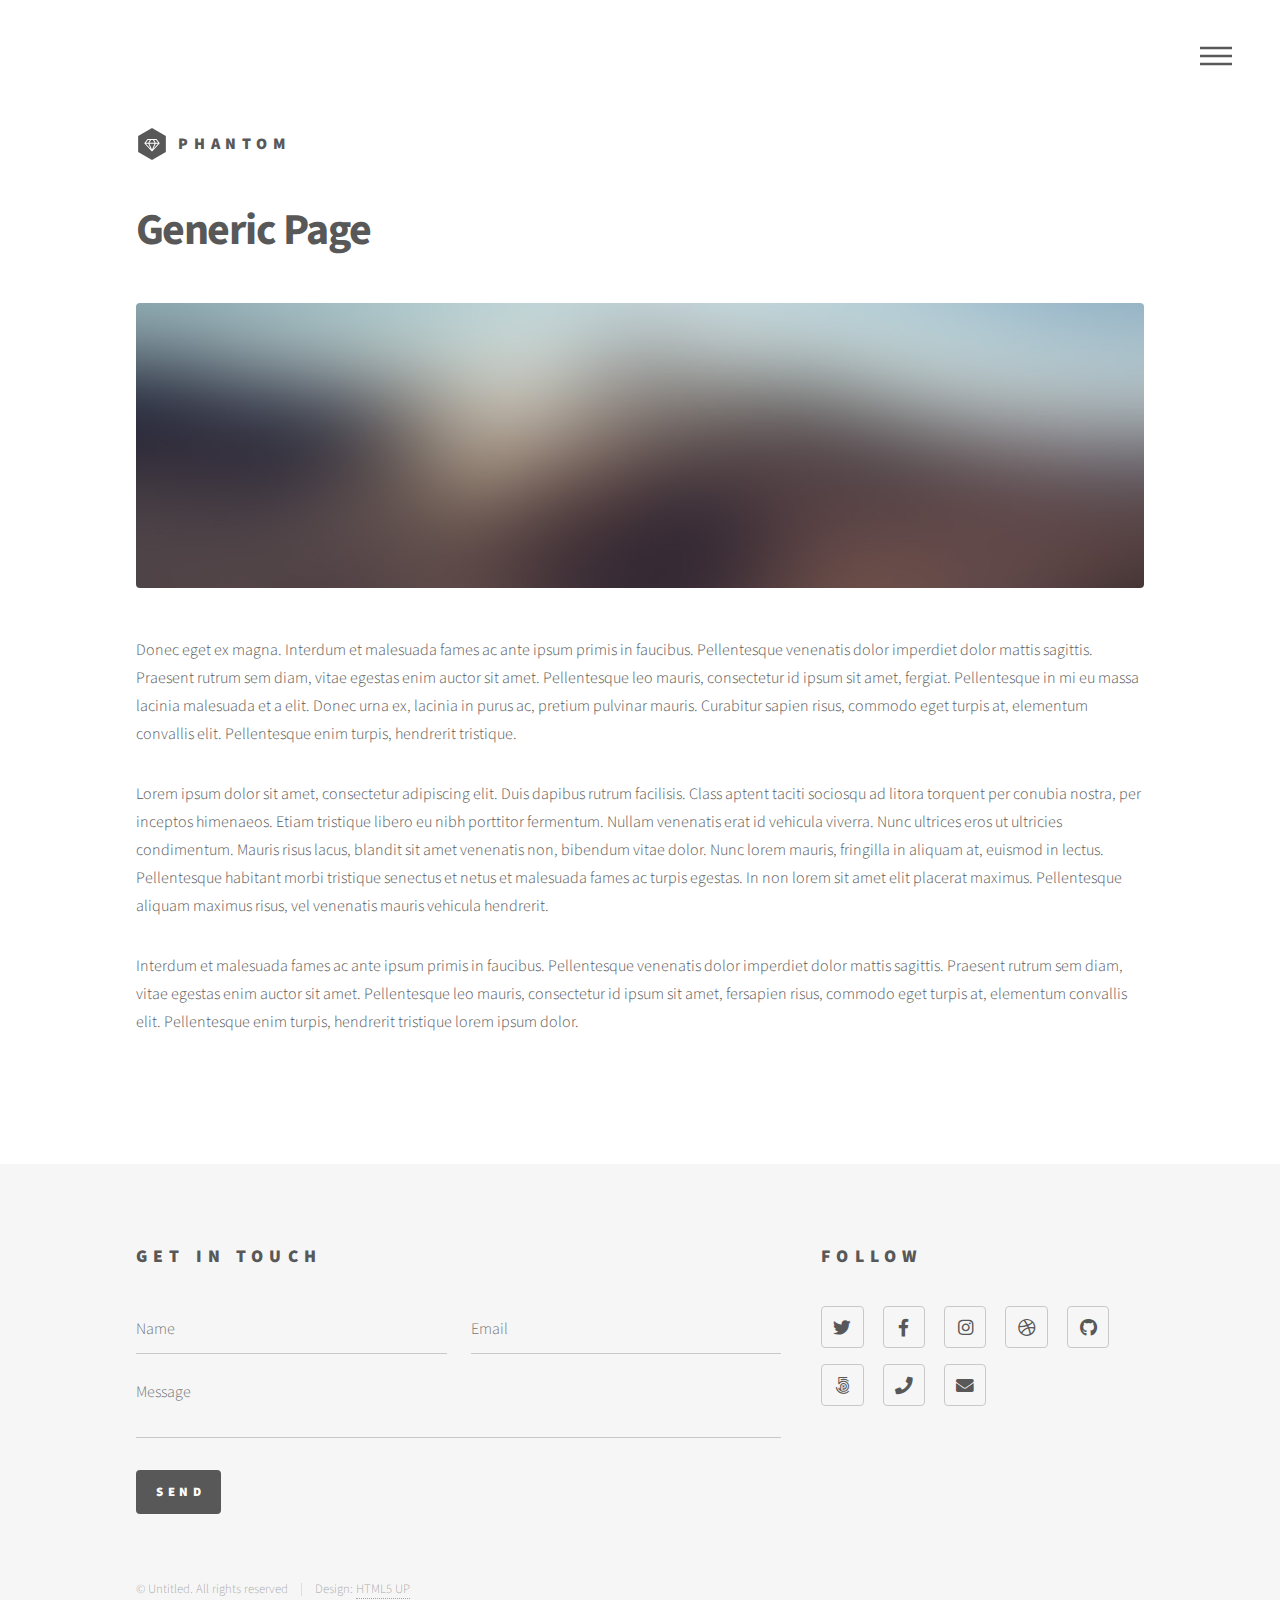
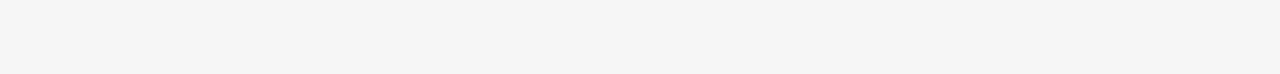
==== generic.html @ 0773dd82 "temp" ====
<!DOCTYPE HTML>
<!--
	Phantom by HTML5 UP
	html5up.net | @ajlkn
	Free for personal and commercial use under the CCA 3.0 license (html5up.net/license)
-->
<html>
	<head>
		<title>Generic - Phantom by HTML5 UP</title>
		<meta charset="utf-8" />
		<meta name="viewport" content="width=device-width, initial-scale=1, user-scalable=no" />
		<link rel="stylesheet" href="assets/css/main.css" />
		<noscript><link rel="stylesheet" href="assets/css/noscript.css" /></noscript>
	</head>
	<body class="is-preload">
		<!-- Wrapper -->
			<div id="wrapper">

				<!-- Header -->
					<header id="header">
						<div class="inner">

							<!-- Logo -->
								<a href="index.html" class="logo">
									<span class="symbol"><img src="images/logo.svg" alt="" /></span><span class="title">Phantom</span>
								</a>

							<!-- Nav -->
								<nav>
									<ul>
										<li><a href="#menu">Menu</a></li>
									</ul>
								</nav>

						</div>
					</header>

				<!-- Menu -->
					<nav id="menu">
						<h2>Menu</h2>
						<ul>
							<li><a href="index.html">Home</a></li>
							<li><a href="generic.html">Ipsum veroeros</a></li>
							<li><a href="generic.html">Tempus etiam</a></li>
							<li><a href="generic.html">Consequat dolor</a></li>
							<li><a href="elements.html">Elements</a></li>
						</ul>
					</nav>

				<!-- Main -->
					<div id="main">
						<div class="inner">
							<h1>Generic Page</h1>
							<span class="image main"><img src="images/pic13.jpg" alt="" /></span>
							<p>Donec eget ex magna. Interdum et malesuada fames ac ante ipsum primis in faucibus. Pellentesque venenatis dolor imperdiet dolor mattis sagittis. Praesent rutrum sem diam, vitae egestas enim auctor sit amet. Pellentesque leo mauris, consectetur id ipsum sit amet, fergiat. Pellentesque in mi eu massa lacinia malesuada et a elit. Donec urna ex, lacinia in purus ac, pretium pulvinar mauris. Curabitur sapien risus, commodo eget turpis at, elementum convallis elit. Pellentesque enim turpis, hendrerit tristique.</p>
							<p>Lorem ipsum dolor sit amet, consectetur adipiscing elit. Duis dapibus rutrum facilisis. Class aptent taciti sociosqu ad litora torquent per conubia nostra, per inceptos himenaeos. Etiam tristique libero eu nibh porttitor fermentum. Nullam venenatis erat id vehicula viverra. Nunc ultrices eros ut ultricies condimentum. Mauris risus lacus, blandit sit amet venenatis non, bibendum vitae dolor. Nunc lorem mauris, fringilla in aliquam at, euismod in lectus. Pellentesque habitant morbi tristique senectus et netus et malesuada fames ac turpis egestas. In non lorem sit amet elit placerat maximus. Pellentesque aliquam maximus risus, vel venenatis mauris vehicula hendrerit.</p>
							<p>Interdum et malesuada fames ac ante ipsum primis in faucibus. Pellentesque venenatis dolor imperdiet dolor mattis sagittis. Praesent rutrum sem diam, vitae egestas enim auctor sit amet. Pellentesque leo mauris, consectetur id ipsum sit amet, fersapien risus, commodo eget turpis at, elementum convallis elit. Pellentesque enim turpis, hendrerit tristique lorem ipsum dolor.</p>
						</div>
					</div>

				<!-- Footer -->
					<footer id="footer">
						<div class="inner">
							<section>
								<h2>Get in touch</h2>
								<form method="post" action="#">
									<div class="fields">
										<div class="field half">
											<input type="text" name="name" id="name" placeholder="Name" />
										</div>
										<div class="field half">
											<input type="email" name="email" id="email" placeholder="Email" />
										</div>
										<div class="field">
											<textarea name="message" id="message" placeholder="Message"></textarea>
										</div>
									</div>
									<ul class="actions">
										<li><input type="submit" value="Send" class="primary" /></li>
									</ul>
								</form>
							</section>
							<section>
								<h2>Follow</h2>
								<ul class="icons">
									<li><a href="#" class="icon brands style2 fa-twitter"><span class="label">Twitter</span></a></li>
									<li><a href="#" class="icon brands style2 fa-facebook-f"><span class="label">Facebook</span></a></li>
									<li><a href="#" class="icon brands style2 fa-instagram"><span class="label">Instagram</span></a></li>
									<li><a href="#" class="icon brands style2 fa-dribbble"><span class="label">Dribbble</span></a></li>
									<li><a href="#" class="icon brands style2 fa-github"><span class="label">GitHub</span></a></li>
									<li><a href="#" class="icon brands style2 fa-500px"><span class="label">500px</span></a></li>
									<li><a href="#" class="icon solid style2 fa-phone"><span class="label">Phone</span></a></li>
									<li><a href="#" class="icon solid style2 fa-envelope"><span class="label">Email</span></a></li>
								</ul>
							</section>
							<ul class="copyright">
								<li>&copy; Untitled. All rights reserved</li><li>Design: <a href="http://html5up.net">HTML5 UP</a></li>
							</ul>
						</div>
					</footer>

			</div>

		<!-- Scripts -->
			<script src="assets/js/jquery.min.js"></script>
			<script src="assets/js/browser.min.js"></script>
			<script src="assets/js/breakpoints.min.js"></script>
			<script src="assets/js/util.js"></script>
			<script src="assets/js/main.js"></script>

	</body>
</html>
---- assets/css/main.css ----
@import url(fontawesome-all.min.css);
@import url("https://fonts.googleapis.com/css?family=Source+Sans+Pro:300,700,900");

/*
	Phantom by HTML5 UP
	html5up.net | @ajlkn
	Free for personal and commercial use under the CCA 3.0 license (html5up.net/license)
*/

html, body, div, span, applet, object,
iframe, h1, h2, h3, h4, h5, h6, p, blockquote,
pre, a, abbr, acronym, address, big, cite,
code, del, dfn, em, img, ins, kbd, q, s, samp,
small, strike, strong, sub, sup, tt, var, b,
u, i, center, dl, dt, dd, ol, ul, li, fieldset,
form, label, legend, table, caption, tbody,
tfoot, thead, tr, th, td, article, aside,
canvas, details, embed, figure, figcaption,
footer, header, hgroup, menu, nav, output, ruby,
section, summary, time, mark, audio, video {
	margin: 0;
	padding: 0;
	border: 0;
	font-size: 100%;
	font: inherit;
	vertical-align: baseline;}

article, aside, details, figcaption, figure,
footer, header, hgroup, menu, nav, section {
	display: block;}

body {
	line-height: 1;
}

ol, ul {
	list-style: none;
}

blockquote, q {
	quotes: none;
}

	blockquote:before, blockquote:after, q:before, q:after {
		content: '';
		content: none;
	}

table {
	border-collapse: collapse;
	border-spacing: 0;
}

body {
	-webkit-text-size-adjust: none;
}

mark {
	background-color: transparent;
	color: inherit;
}

input::-moz-focus-inner {
	border: 0;
	padding: 0;
}

input, select, textarea {
	-moz-appearance: none;
	-webkit-appearance: none;
	-ms-appearance: none;
	appearance: none;
}

/* Basic */

	@-ms-viewport {
		width: device-width;
	}

	body {
		-ms-overflow-style: scrollbar;
	}

	@media screen and (max-width: 480px) {

		html, body {
			min-width: 320px;
		}

	}

	html {
		box-sizing: border-box;
	}

	*, *:before, *:after {
		box-sizing: inherit;
	}

	body {
		background: #ffffff;
	}

		body.is-preload *, body.is-preload *:before, body.is-preload *:after {
			-moz-animation: none !important;
			-webkit-animation: none !important;
			-ms-animation: none !important;
			animation: none !important;
			-moz-transition: none !important;
			-webkit-transition: none !important;
			-ms-transition: none !important;
			transition: none !important;
		}

/* Type */

	body, input, select, textarea {
		color: #585858;
		font-family: "Source Sans Pro", Helvetica, sans-serif;
		font-size: 16pt;
		font-weight: 300;
		line-height: 1.75;
	}

		@media screen and (max-width: 1680px) {

			body, input, select, textarea {
				font-size: 14pt;
			}

		}

		@media screen and (max-width: 1280px) {

			body, input, select, textarea {
				font-size: 12pt;
			}

		}

	a {
		-moz-transition: border-bottom-color 0.2s ease, color 0.2s ease;
		-webkit-transition: border-bottom-color 0.2s ease, color 0.2s ease;
		-ms-transition: border-bottom-color 0.2s ease, color 0.2s ease;
		transition: border-bottom-color 0.2s ease, color 0.2s ease;
		text-decoration: none;
		color: #585858;
		border-bottom: dotted 1px rgba(88, 88, 88, 0.5);
	}

		a:hover {
			border-bottom-color: transparent;
			color: #f2849e !important;
		}

	strong, b {
		font-weight: 900;
	}

	em, i {
		font-style: italic;
	}

	p {
		margin: 0 0 2em 0;
	}

	h1 {
		font-size: 2.75em;
		font-weight: 700;
		line-height: 1.3;
		margin: 0 0 1em 0;
		letter-spacing: -0.035em;
	}

		h1 a {
			color: inherit;
		}

		@media screen and (max-width: 736px) {

			h1 {
				font-size: 2em;
				margin: 0 0 1em 0;
			}

		}

		@media screen and (max-width: 360px) {

			h1 {
				font-size: 1.75em;
			}

		}

	h2, h3, h4, h5, h6 {
		font-weight: 900;
		line-height: 1.5;
		margin: 0 0 2em 0;
		text-transform: uppercase;
		letter-spacing: 0.35em;
	}

		h2 a, h3 a, h4 a, h5 a, h6 a {
			color: inherit;
		}

	h2 {
		font-size: 1.1em;
	}

	h3 {
		font-size: 1em;
	}

	h4 {
		font-size: 0.8em;
	}

	h5 {
		font-size: 0.8em;
	}

	h6 {
		font-size: 0.8em;
	}

	@media screen and (max-width: 980px) {

		h1 br, h2 br, h3 br, h4 br, h5 br, h6 br {
			display: none;
		}

	}

	@media screen and (max-width: 736px) {

		h2 {
			font-size: 1em;
		}

		h3 {
			font-size: 0.8em;
		}

	}

	sub {
		font-size: 0.8em;
		position: relative;
		top: 0.5em;
	}

	sup {
		font-size: 0.8em;
		position: relative;
		top: -0.5em;
	}

	blockquote {
		border-left: solid 4px #c9c9c9;
		font-style: italic;
		margin: 0 0 2em 0;
		padding: 0.5em 0 0.5em 2em;
	}

	code {
		background: rgba(144, 144, 144, 0.075);
		border-radius: 4px;
		border: solid 1px #c9c9c9;
		font-family: "Courier New", monospace;
		font-size: 0.9em;
		margin: 0 0.25em;
		padding: 0.25em 0.65em;
	}

	pre {
		-webkit-overflow-scrolling: touch;
		font-family: "Courier New", monospace;
		font-size: 0.9em;
		margin: 0 0 2em 0;
	}

		pre code {
			display: block;
			line-height: 1.75;
			padding: 1em 1.5em;
			overflow-x: auto;
		}

	hr {
		border: 0;
		border-bottom: solid 1px #c9c9c9;
		margin: 2em 0;
	}

		hr.major {
			margin: 3em 0;
		}

	.align-left {
		text-align: left;
	}

	.align-center {
		text-align: center;
	}

	.align-right {
		text-align: right;
	}

/* Row */

	.row {
		display: flex;
		flex-wrap: wrap;
		box-sizing: border-box;
		align-items: stretch;
	}

		.row > * {
			box-sizing: border-box;
		}

		.row.gtr-uniform > * > :last-child {
			margin-bottom: 0;
		}

		.row.aln-left {
			justify-content: flex-start;
		}

		.row.aln-center {
			justify-content: center;
		}

		.row.aln-right {
			justify-content: flex-end;
		}

		.row.aln-top {
			align-items: flex-start;
		}

		.row.aln-middle {
			align-items: center;
		}

		.row.aln-bottom {
			align-items: flex-end;
		}

		.row > .imp {
			order: -1;
		}

		.row > .col-1 {
			width: 8.33333%;
		}

		.row > .off-1 {
			margin-left: 8.33333%;
		}

		.row > .col-2 {
			width: 16.66667%;
		}

		.row > .off-2 {
			margin-left: 16.66667%;
		}

		.row > .col-3 {
			width: 25%;
		}

		.row > .off-3 {
			margin-left: 25%;
		}

		.row > .col-4 {
			width: 33.33333%;
		}

		.row > .off-4 {
			margin-left: 33.33333%;
		}

		.row > .col-5 {
			width: 41.66667%;
		}

		.row > .off-5 {
			margin-left: 41.66667%;
		}

		.row > .col-6 {
			width: 50%;
		}

		.row > .off-6 {
			margin-left: 50%;
		}

		.row > .col-7 {
			width: 58.33333%;
		}

		.row > .off-7 {
			margin-left: 58.33333%;
		}

		.row > .col-8 {
			width: 66.66667%;
		}

		.row > .off-8 {
			margin-left: 66.66667%;
		}

		.row > .col-9 {
			width: 75%;
		}

		.row > .off-9 {
			margin-left: 75%;
		}

		.row > .col-10 {
			width: 83.33333%;
		}

		.row > .off-10 {
			margin-left: 83.33333%;
		}

		.row > .col-11 {
			width: 91.66667%;
		}

		.row > .off-11 {
			margin-left: 91.66667%;
		}

		.row > .col-12 {
			width: 100%;
		}

		.row > .off-12 {
			margin-left: 100%;
		}

		.row.gtr-0 {
			margin-top: 0;
			margin-left: 0em;
		}

			.row.gtr-0 > * {
				padding: 0 0 0 0em;
			}

			.row.gtr-0.gtr-uniform {
				margin-top: 0em;
			}

				.row.gtr-0.gtr-uniform > * {
					padding-top: 0em;
				}

		.row.gtr-25 {
			margin-top: 0;
			margin-left: -0.5em;
		}

			.row.gtr-25 > * {
				padding: 0 0 0 0.5em;
			}

			.row.gtr-25.gtr-uniform {
				margin-top: -0.5em;
			}

				.row.gtr-25.gtr-uniform > * {
					padding-top: 0.5em;
				}

		.row.gtr-50 {
			margin-top: 0;
			margin-left: -1em;
		}

			.row.gtr-50 > * {
				padding: 0 0 0 1em;
			}

			.row.gtr-50.gtr-uniform {
				margin-top: -1em;
			}

				.row.gtr-50.gtr-uniform > * {
					padding-top: 1em;
				}

		.row {
			margin-top: 0;
			margin-left: -2em;
		}

			.row > * {
				padding: 0 0 0 2em;
			}

			.row.gtr-uniform {
				margin-top: -2em;
			}

				.row.gtr-uniform > * {
					padding-top: 2em;
				}

		.row.gtr-150 {
			margin-top: 0;
			margin-left: -3em;
		}

			.row.gtr-150 > * {
				padding: 0 0 0 3em;
			}

			.row.gtr-150.gtr-uniform {
				margin-top: -3em;
			}

				.row.gtr-150.gtr-uniform > * {
					padding-top: 3em;
				}

		.row.gtr-200 {
			margin-top: 0;
			margin-left: -4em;
		}

			.row.gtr-200 > * {
				padding: 0 0 0 4em;
			}

			.row.gtr-200.gtr-uniform {
				margin-top: -4em;
			}

				.row.gtr-200.gtr-uniform > * {
					padding-top: 4em;
				}

		@media screen and (max-width: 1680px) {

			.row {
				display: flex;
				flex-wrap: wrap;
				box-sizing: border-box;
				align-items: stretch;
			}

				.row > * {
					box-sizing: border-box;
				}

				.row.gtr-uniform > * > :last-child {
					margin-bottom: 0;
				}

				.row.aln-left {
					justify-content: flex-start;
				}

				.row.aln-center {
					justify-content: center;
				}

				.row.aln-right {
					justify-content: flex-end;
				}

				.row.aln-top {
					align-items: flex-start;
				}

				.row.aln-middle {
					align-items: center;
				}

				.row.aln-bottom {
					align-items: flex-end;
				}

				.row > .imp-xlarge {
					order: -1;
				}

				.row > .col-1-xlarge {
					width: 8.33333%;
				}

				.row > .off-1-xlarge {
					margin-left: 8.33333%;
				}

				.row > .col-2-xlarge {
					width: 16.66667%;
				}

				.row > .off-2-xlarge {
					margin-left: 16.66667%;
				}

				.row > .col-3-xlarge {
					width: 25%;
				}

				.row > .off-3-xlarge {
					margin-left: 25%;
				}

				.row > .col-4-xlarge {
					width: 33.33333%;
				}

				.row > .off-4-xlarge {
					margin-left: 33.33333%;
				}

				.row > .col-5-xlarge {
					width: 41.66667%;
				}

				.row > .off-5-xlarge {
					margin-left: 41.66667%;
				}

				.row > .col-6-xlarge {
					width: 50%;
				}

				.row > .off-6-xlarge {
					margin-left: 50%;
				}

				.row > .col-7-xlarge {
					width: 58.33333%;
				}

				.row > .off-7-xlarge {
					margin-left: 58.33333%;
				}

				.row > .col-8-xlarge {
					width: 66.66667%;
				}

				.row > .off-8-xlarge {
					margin-left: 66.66667%;
				}

				.row > .col-9-xlarge {
					width: 75%;
				}

				.row > .off-9-xlarge {
					margin-left: 75%;
				}

				.row > .col-10-xlarge {
					width: 83.33333%;
				}

				.row > .off-10-xlarge {
					margin-left: 83.33333%;
				}

				.row > .col-11-xlarge {
					width: 91.66667%;
				}

				.row > .off-11-xlarge {
					margin-left: 91.66667%;
				}

				.row > .col-12-xlarge {
					width: 100%;
				}

				.row > .off-12-xlarge {
					margin-left: 100%;
				}

				.row.gtr-0 {
					margin-top: 0;
					margin-left: 0em;
				}

					.row.gtr-0 > * {
						padding: 0 0 0 0em;
					}

					.row.gtr-0.gtr-uniform {
						margin-top: 0em;
					}

						.row.gtr-0.gtr-uniform > * {
							padding-top: 0em;
						}

				.row.gtr-25 {
					margin-top: 0;
					margin-left: -0.5em;
				}

					.row.gtr-25 > * {
						padding: 0 0 0 0.5em;
					}

					.row.gtr-25.gtr-uniform {
						margin-top: -0.5em;
					}

						.row.gtr-25.gtr-uniform > * {
							padding-top: 0.5em;
						}

				.row.gtr-50 {
					margin-top: 0;
					margin-left: -1em;
				}

					.row.gtr-50 > * {
						padding: 0 0 0 1em;
					}

					.row.gtr-50.gtr-uniform {
						margin-top: -1em;
					}

						.row.gtr-50.gtr-uniform > * {
							padding-top: 1em;
						}

				.row {
					margin-top: 0;
					margin-left: -2em;
				}

					.row > * {
						padding: 0 0 0 2em;
					}

					.row.gtr-uniform {
						margin-top: -2em;
					}

						.row.gtr-uniform > * {
							padding-top: 2em;
						}

				.row.gtr-150 {
					margin-top: 0;
					margin-left: -3em;
				}

					.row.gtr-150 > * {
						padding: 0 0 0 3em;
					}

					.row.gtr-150.gtr-uniform {
						margin-top: -3em;
					}

						.row.gtr-150.gtr-uniform > * {
							padding-top: 3em;
						}

				.row.gtr-200 {
					margin-top: 0;
					margin-left: -4em;
				}

					.row.gtr-200 > * {
						padding: 0 0 0 4em;
					}

					.row.gtr-200.gtr-uniform {
						margin-top: -4em;
					}

						.row.gtr-200.gtr-uniform > * {
							padding-top: 4em;
						}

		}

		@media screen and (max-width: 1280px) {

			.row {
				display: flex;
				flex-wrap: wrap;
				box-sizing: border-box;
				align-items: stretch;
			}

				.row > * {
					box-sizing: border-box;
				}

				.row.gtr-uniform > * > :last-child {
					margin-bottom: 0;
				}

				.row.aln-left {
					justify-content: flex-start;
				}

				.row.aln-center {
					justify-content: center;
				}

				.row.aln-right {
					justify-content: flex-end;
				}

				.row.aln-top {
					align-items: flex-start;
				}

				.row.aln-middle {
					align-items: center;
				}

				.row.aln-bottom {
					align-items: flex-end;
				}

				.row > .imp-large {
					order: -1;
				}

				.row > .col-1-large {
					width: 8.33333%;
				}

				.row > .off-1-large {
					margin-left: 8.33333%;
				}

				.row > .col-2-large {
					width: 16.66667%;
				}

				.row > .off-2-large {
					margin-left: 16.66667%;
				}

				.row > .col-3-large {
					width: 25%;
				}

				.row > .off-3-large {
					margin-left: 25%;
				}

				.row > .col-4-large {
					width: 33.33333%;
				}

				.row > .off-4-large {
					margin-left: 33.33333%;
				}

				.row > .col-5-large {
					width: 41.66667%;
				}

				.row > .off-5-large {
					margin-left: 41.66667%;
				}

				.row > .col-6-large {
					width: 50%;
				}

				.row > .off-6-large {
					margin-left: 50%;
				}

				.row > .col-7-large {
					width: 58.33333%;
				}

				.row > .off-7-large {
					margin-left: 58.33333%;
				}

				.row > .col-8-large {
					width: 66.66667%;
				}

				.row > .off-8-large {
					margin-left: 66.66667%;
				}

				.row > .col-9-large {
					width: 75%;
				}

				.row > .off-9-large {
					margin-left: 75%;
				}

				.row > .col-10-large {
					width: 83.33333%;
				}

				.row > .off-10-large {
					margin-left: 83.33333%;
				}

				.row > .col-11-large {
					width: 91.66667%;
				}

				.row > .off-11-large {
					margin-left: 91.66667%;
				}

				.row > .col-12-large {
					width: 100%;
				}

				.row > .off-12-large {
					margin-left: 100%;
				}

				.row.gtr-0 {
					margin-top: 0;
					margin-left: 0em;
				}

					.row.gtr-0 > * {
						padding: 0 0 0 0em;
					}

					.row.gtr-0.gtr-uniform {
						margin-top: 0em;
					}

						.row.gtr-0.gtr-uniform > * {
							padding-top: 0em;
						}

				.row.gtr-25 {
					margin-top: 0;
					margin-left: -0.5em;
				}

					.row.gtr-25 > * {
						padding: 0 0 0 0.5em;
					}

					.row.gtr-25.gtr-uniform {
						margin-top: -0.5em;
					}

						.row.gtr-25.gtr-uniform > * {
							padding-top: 0.5em;
						}

				.row.gtr-50 {
					margin-top: 0;
					margin-left: -1em;
				}

					.row.gtr-50 > * {
						padding: 0 0 0 1em;
					}

					.row.gtr-50.gtr-uniform {
						margin-top: -1em;
					}

						.row.gtr-50.gtr-uniform > * {
							padding-top: 1em;
						}

				.row {
					margin-top: 0;
					margin-left: -2em;
				}

					.row > * {
						padding: 0 0 0 2em;
					}

					.row.gtr-uniform {
						margin-top: -2em;
					}

						.row.gtr-uniform > * {
							padding-top: 2em;
						}

				.row.gtr-150 {
					margin-top: 0;
					margin-left: -3em;
				}

					.row.gtr-150 > * {
						padding: 0 0 0 3em;
					}

					.row.gtr-150.gtr-uniform {
						margin-top: -3em;
					}

						.row.gtr-150.gtr-uniform > * {
							padding-top: 3em;
						}

				.row.gtr-200 {
					margin-top: 0;
					margin-left: -4em;
				}

					.row.gtr-200 > * {
						padding: 0 0 0 4em;
					}

					.row.gtr-200.gtr-uniform {
						margin-top: -4em;
					}

						.row.gtr-200.gtr-uniform > * {
							padding-top: 4em;
						}

		}

		@media screen and (max-width: 980px) {

			.row {
				display: flex;
				flex-wrap: wrap;
				box-sizing: border-box;
				align-items: stretch;
			}

				.row > * {
					box-sizing: border-box;
				}

				.row.gtr-uniform > * > :last-child {
					margin-bottom: 0;
				}

				.row.aln-left {
					justify-content: flex-start;
				}

				.row.aln-center {
					justify-content: center;
				}

				.row.aln-right {
					justify-content: flex-end;
				}

				.row.aln-top {
					align-items: flex-start;
				}

				.row.aln-middle {
					align-items: center;
				}

				.row.aln-bottom {
					align-items: flex-end;
				}

				.row > .imp-medium {
					order: -1;
				}

				.row > .col-1-medium {
					width: 8.33333%;
				}

				.row > .off-1-medium {
					margin-left: 8.33333%;
				}

				.row > .col-2-medium {
					width: 16.66667%;
				}

				.row > .off-2-medium {
					margin-left: 16.66667%;
				}

				.row > .col-3-medium {
					width: 25%;
				}

				.row > .off-3-medium {
					margin-left: 25%;
				}

				.row > .col-4-medium {
					width: 33.33333%;
				}

				.row > .off-4-medium {
					margin-left: 33.33333%;
				}

				.row > .col-5-medium {
					width: 41.66667%;
				}

				.row > .off-5-medium {
					margin-left: 41.66667%;
				}

				.row > .col-6-medium {
					width: 50%;
				}

				.row > .off-6-medium {
					margin-left: 50%;
				}

				.row > .col-7-medium {
					width: 58.33333%;
				}

				.row > .off-7-medium {
					margin-left: 58.33333%;
				}

				.row > .col-8-medium {
					width: 66.66667%;
				}

				.row > .off-8-medium {
					margin-left: 66.66667%;
				}

				.row > .col-9-medium {
					width: 75%;
				}

				.row > .off-9-medium {
					margin-left: 75%;
				}

				.row > .col-10-medium {
					width: 83.33333%;
				}

				.row > .off-10-medium {
					margin-left: 83.33333%;
				}

				.row > .col-11-medium {
					width: 91.66667%;
				}

				.row > .off-11-medium {
					margin-left: 91.66667%;
				}

				.row > .col-12-medium {
					width: 100%;
				}

				.row > .off-12-medium {
					margin-left: 100%;
				}

				.row.gtr-0 {
					margin-top: 0;
					margin-left: 0em;
				}

					.row.gtr-0 > * {
						padding: 0 0 0 0em;
					}

					.row.gtr-0.gtr-uniform {
						margin-top: 0em;
					}

						.row.gtr-0.gtr-uniform > * {
							padding-top: 0em;
						}

				.row.gtr-25 {
					margin-top: 0;
					margin-left: -0.375em;
				}

					.row.gtr-25 > * {
						padding: 0 0 0 0.375em;
					}

					.row.gtr-25.gtr-uniform {
						margin-top: -0.375em;
					}

						.row.gtr-25.gtr-uniform > * {
							padding-top: 0.375em;
						}

				.row.gtr-50 {
					margin-top: 0;
					margin-left: -0.75em;
				}

					.row.gtr-50 > * {
						padding: 0 0 0 0.75em;
					}

					.row.gtr-50.gtr-uniform {
						margin-top: -0.75em;
					}

						.row.gtr-50.gtr-uniform > * {
							padding-top: 0.75em;
						}

				.row {
					margin-top: 0;
					margin-left: -1.5em;
				}

					.row > * {
						padding: 0 0 0 1.5em;
					}

					.row.gtr-uniform {
						margin-top: -1.5em;
					}

						.row.gtr-uniform > * {
							padding-top: 1.5em;
						}

				.row.gtr-150 {
					margin-top: 0;
					margin-left: -2.25em;
				}

					.row.gtr-150 > * {
						padding: 0 0 0 2.25em;
					}

					.row.gtr-150.gtr-uniform {
						margin-top: -2.25em;
					}

						.row.gtr-150.gtr-uniform > * {
							padding-top: 2.25em;
						}

				.row.gtr-200 {
					margin-top: 0;
					margin-left: -3em;
				}

					.row.gtr-200 > * {
						padding: 0 0 0 3em;
					}

					.row.gtr-200.gtr-uniform {
						margin-top: -3em;
					}

						.row.gtr-200.gtr-uniform > * {
							padding-top: 3em;
						}

		}

		@media screen and (max-width: 736px) {

			.row {
				display: flex;
				flex-wrap: wrap;
				box-sizing: border-box;
				align-items: stretch;
			}

				.row > * {
					box-sizing: border-box;
				}

				.row.gtr-uniform > * > :last-child {
					margin-bottom: 0;
				}

				.row.aln-left {
					justify-content: flex-start;
				}

				.row.aln-center {
					justify-content: center;
				}

				.row.aln-right {
					justify-content: flex-end;
				}

				.row.aln-top {
					align-items: flex-start;
				}

				.row.aln-middle {
					align-items: center;
				}

				.row.aln-bottom {
					align-items: flex-end;
				}

				.row > .imp-small {
					order: -1;
				}

				.row > .col-1-small {
					width: 8.33333%;
				}

				.row > .off-1-small {
					margin-left: 8.33333%;
				}

				.row > .col-2-small {
					width: 16.66667%;
				}

				.row > .off-2-small {
					margin-left: 16.66667%;
				}

				.row > .col-3-small {
					width: 25%;
				}

				.row > .off-3-small {
					margin-left: 25%;
				}

				.row > .col-4-small {
					width: 33.33333%;
				}

				.row > .off-4-small {
					margin-left: 33.33333%;
				}

				.row > .col-5-small {
					width: 41.66667%;
				}

				.row > .off-5-small {
					margin-left: 41.66667%;
				}

				.row > .col-6-small {
					width: 50%;
				}

				.row > .off-6-small {
					margin-left: 50%;
				}

				.row > .col-7-small {
					width: 58.33333%;
				}

				.row > .off-7-small {
					margin-left: 58.33333%;
				}

				.row > .col-8-small {
					width: 66.66667%;
				}

				.row > .off-8-small {
					margin-left: 66.66667%;
				}

				.row > .col-9-small {
					width: 75%;
				}

				.row > .off-9-small {
					margin-left: 75%;
				}

				.row > .col-10-small {
					width: 83.33333%;
				}

				.row > .off-10-small {
					margin-left: 83.33333%;
				}

				.row > .col-11-small {
					width: 91.66667%;
				}

				.row > .off-11-small {
					margin-left: 91.66667%;
				}

				.row > .col-12-small {
					width: 100%;
				}

				.row > .off-12-small {
					margin-left: 100%;
				}

				.row.gtr-0 {
					margin-top: 0;
					margin-left: 0em;
				}

					.row.gtr-0 > * {
						padding: 0 0 0 0em;
					}

					.row.gtr-0.gtr-uniform {
						margin-top: 0em;
					}

						.row.gtr-0.gtr-uniform > * {
							padding-top: 0em;
						}

				.row.gtr-25 {
					margin-top: 0;
					margin-left: -0.25em;
				}

					.row.gtr-25 > * {
						padding: 0 0 0 0.25em;
					}

					.row.gtr-25.gtr-uniform {
						margin-top: -0.25em;
					}

						.row.gtr-25.gtr-uniform > * {
							padding-top: 0.25em;
						}

				.row.gtr-50 {
					margin-top: 0;
					margin-left: -0.5em;
				}

					.row.gtr-50 > * {
						padding: 0 0 0 0.5em;
					}

					.row.gtr-50.gtr-uniform {
						margin-top: -0.5em;
					}

						.row.gtr-50.gtr-uniform > * {
							padding-top: 0.5em;
						}

				.row {
					margin-top: 0;
					margin-left: -1em;
				}

					.row > * {
						padding: 0 0 0 1em;
					}

					.row.gtr-uniform {
						margin-top: -1em;
					}

						.row.gtr-uniform > * {
							padding-top: 1em;
						}

				.row.gtr-150 {
					margin-top: 0;
					margin-left: -1.5em;
				}

					.row.gtr-150 > * {
						padding: 0 0 0 1.5em;
					}

					.row.gtr-150.gtr-uniform {
						margin-top: -1.5em;
					}

						.row.gtr-150.gtr-uniform > * {
							padding-top: 1.5em;
						}

				.row.gtr-200 {
					margin-top: 0;
					margin-left: -2em;
				}

					.row.gtr-200 > * {
						padding: 0 0 0 2em;
					}

					.row.gtr-200.gtr-uniform {
						margin-top: -2em;
					}

						.row.gtr-200.gtr-uniform > * {
							padding-top: 2em;
						}

		}

		@media screen and (max-width: 480px) {

			.row {
				display: flex;
				flex-wrap: wrap;
				box-sizing: border-box;
				align-items: stretch;
			}

				.row > * {
					box-sizing: border-box;
				}

				.row.gtr-uniform > * > :last-child {
					margin-bottom: 0;
				}

				.row.aln-left {
					justify-content: flex-start;
				}

				.row.aln-center {
					justify-content: center;
				}

				.row.aln-right {
					justify-content: flex-end;
				}

				.row.aln-top {
					align-items: flex-start;
				}

				.row.aln-middle {
					align-items: center;
				}

				.row.aln-bottom {
					align-items: flex-end;
				}

				.row > .imp-xsmall {
					order: -1;
				}

				.row > .col-1-xsmall {
					width: 8.33333%;
				}

				.row > .off-1-xsmall {
					margin-left: 8.33333%;
				}

				.row > .col-2-xsmall {
					width: 16.66667%;
				}

				.row > .off-2-xsmall {
					margin-left: 16.66667%;
				}

				.row > .col-3-xsmall {
					width: 25%;
				}

				.row > .off-3-xsmall {
					margin-left: 25%;
				}

				.row > .col-4-xsmall {
					width: 33.33333%;
				}

				.row > .off-4-xsmall {
					margin-left: 33.33333%;
				}

				.row > .col-5-xsmall {
					width: 41.66667%;
				}

				.row > .off-5-xsmall {
					margin-left: 41.66667%;
				}

				.row > .col-6-xsmall {
					width: 50%;
				}

				.row > .off-6-xsmall {
					margin-left: 50%;
				}

				.row > .col-7-xsmall {
					width: 58.33333%;
				}

				.row > .off-7-xsmall {
					margin-left: 58.33333%;
				}

				.row > .col-8-xsmall {
					width: 66.66667%;
				}

				.row > .off-8-xsmall {
					margin-left: 66.66667%;
				}

				.row > .col-9-xsmall {
					width: 75%;
				}

				.row > .off-9-xsmall {
					margin-left: 75%;
				}

				.row > .col-10-xsmall {
					width: 83.33333%;
				}

				.row > .off-10-xsmall {
					margin-left: 83.33333%;
				}

				.row > .col-11-xsmall {
					width: 91.66667%;
				}

				.row > .off-11-xsmall {
					margin-left: 91.66667%;
				}

				.row > .col-12-xsmall {
					width: 100%;
				}

				.row > .off-12-xsmall {
					margin-left: 100%;
				}

				.row.gtr-0 {
					margin-top: 0;
					margin-left: 0em;
				}

					.row.gtr-0 > * {
						padding: 0 0 0 0em;
					}

					.row.gtr-0.gtr-uniform {
						margin-top: 0em;
					}

						.row.gtr-0.gtr-uniform > * {
							padding-top: 0em;
						}

				.row.gtr-25 {
					margin-top: 0;
					margin-left: -0.25em;
				}

					.row.gtr-25 > * {
						padding: 0 0 0 0.25em;
					}

					.row.gtr-25.gtr-uniform {
						margin-top: -0.25em;
					}

						.row.gtr-25.gtr-uniform > * {
							padding-top: 0.25em;
						}

				.row.gtr-50 {
					margin-top: 0;
					margin-left: -0.5em;
				}

					.row.gtr-50 > * {
						padding: 0 0 0 0.5em;
					}

					.row.gtr-50.gtr-uniform {
						margin-top: -0.5em;
					}

						.row.gtr-50.gtr-uniform > * {
							padding-top: 0.5em;
						}

				.row {
					margin-top: 0;
					margin-left: -1em;
				}

					.row > * {
						padding: 0 0 0 1em;
					}

					.row.gtr-uniform {
						margin-top: -1em;
					}

						.row.gtr-uniform > * {
							padding-top: 1em;
						}

				.row.gtr-150 {
					margin-top: 0;
					margin-left: -1.5em;
				}

					.row.gtr-150 > * {
						padding: 0 0 0 1.5em;
					}

					.row.gtr-150.gtr-uniform {
						margin-top: -1.5em;
					}

						.row.gtr-150.gtr-uniform > * {
							padding-top: 1.5em;
						}

				.row.gtr-200 {
					margin-top: 0;
					margin-left: -2em;
				}

					.row.gtr-200 > * {
						padding: 0 0 0 2em;
					}

					.row.gtr-200.gtr-uniform {
						margin-top: -2em;
					}

						.row.gtr-200.gtr-uniform > * {
							padding-top: 2em;
						}

		}

/* Section/Article */

	section.special, article.special {
		text-align: center;
	}

	header p {
		margin-top: -1em;
	}

	@media screen and (max-width: 736px) {

		header p {
			margin-top: 0;
		}

	}

/* Icon */

	.icon {
		text-decoration: none;
		border-bottom: none;
		position: relative;
	}

		.icon:before {
			-moz-osx-font-smoothing: grayscale;
			-webkit-font-smoothing: antialiased;
			display: inline-block;
			font-style: normal;
			font-variant: normal;
			text-rendering: auto;
			line-height: 1;
			text-transform: none !important;
			font-family: 'Font Awesome 5 Free';
			font-weight: 400;
		}

		.icon > .label {
			display: none;
		}

		.icon:before {
			line-height: inherit;
		}

		.icon.solid:before {
			font-weight: 900;
		}

		.icon.brands:before {
			font-family: 'Font Awesome 5 Brands';
		}

		.icon.style2 {
			-moz-transition: background-color 0.2s ease-in-out, color 0.2s ease-in-out, border-color 0.2s ease-in-out;
			-webkit-transition: background-color 0.2s ease-in-out, color 0.2s ease-in-out, border-color 0.2s ease-in-out;
			-ms-transition: background-color 0.2s ease-in-out, color 0.2s ease-in-out, border-color 0.2s ease-in-out;
			transition: background-color 0.2s ease-in-out, color 0.2s ease-in-out, border-color 0.2s ease-in-out;
			background-color: transparent;
			border: solid 1px #c9c9c9;
			border-radius: 4px;
			width: 2.65em;
			height: 2.65em;
			display: inline-block;
			text-align: center;
			line-height: 2.65em;
			color: inherit;
		}

			.icon.style2:before {
				font-size: 1.1em;
			}

			.icon.style2:hover {
				color: #f2849e;
				border-color: #f2849e;
			}

			.icon.style2:active {
				background-color: rgba(242, 132, 158, 0.1);
			}

/* List */

	ol {
		list-style: decimal;
		margin: 0 0 2em 0;
		padding-left: 1.25em;
	}

		ol li {
			padding-left: 0.25em;
		}

	ul {
		list-style: disc;
		margin: 0 0 2em 0;
		padding-left: 1em;
	}

		ul li {
			padding-left: 0.5em;
		}

		ul.alt {
			list-style: none;
			padding-left: 0;
		}

			ul.alt li {
				border-top: solid 1px #c9c9c9;
				padding: 0.5em 0;
			}

				ul.alt li:first-child {
					border-top: 0;
					padding-top: 0;
				}

	dl {
		margin: 0 0 2em 0;
	}

		dl dt {
			display: block;
			font-weight: 900;
			margin: 0 0 1em 0;
		}

		dl dd {
			margin-left: 2em;
		}

/* Actions */

	ul.actions {
		display: -moz-flex;
		display: -webkit-flex;
		display: -ms-flex;
		display: flex;
		cursor: default;
		list-style: none;
		margin-left: -1em;
		padding-left: 0;
	}

		ul.actions li {
			padding: 0 0 0 1em;
			vertical-align: middle;
		}

		ul.actions.special {
			-moz-justify-content: center;
			-webkit-justify-content: center;
			-ms-justify-content: center;
			justify-content: center;
			width: 100%;
			margin-left: 0;
		}

			ul.actions.special li:first-child {
				padding-left: 0;
			}

		ul.actions.stacked {
			-moz-flex-direction: column;
			-webkit-flex-direction: column;
			-ms-flex-direction: column;
			flex-direction: column;
			margin-left: 0;
		}

			ul.actions.stacked li {
				padding: 1.3em 0 0 0;
			}

				ul.actions.stacked li:first-child {
					padding-top: 0;
				}

		ul.actions.fit {
			width: calc(100% + 1em);
		}

			ul.actions.fit li {
				-moz-flex-grow: 1;
				-webkit-flex-grow: 1;
				-ms-flex-grow: 1;
				flex-grow: 1;
				-moz-flex-shrink: 1;
				-webkit-flex-shrink: 1;
				-ms-flex-shrink: 1;
				flex-shrink: 1;
				width: 100%;
			}

				ul.actions.fit li > * {
					width: 100%;
				}

			ul.actions.fit.stacked {
				width: 100%;
			}

		@media screen and (max-width: 480px) {

			ul.actions:not(.fixed) {
				-moz-flex-direction: column;
				-webkit-flex-direction: column;
				-ms-flex-direction: column;
				flex-direction: column;
				margin-left: 0;
				width: 100% !important;
			}

				ul.actions:not(.fixed) li {
					-moz-flex-grow: 1;
					-webkit-flex-grow: 1;
					-ms-flex-grow: 1;
					flex-grow: 1;
					-moz-flex-shrink: 1;
					-webkit-flex-shrink: 1;
					-ms-flex-shrink: 1;
					flex-shrink: 1;
					padding: 1em 0 0 0;
					text-align: center;
					width: 100%;
				}

					ul.actions:not(.fixed) li > * {
						width: 100%;
					}

					ul.actions:not(.fixed) li:first-child {
						padding-top: 0;
					}

					ul.actions:not(.fixed) li input[type="submit"],
					ul.actions:not(.fixed) li input[type="reset"],
					ul.actions:not(.fixed) li input[type="button"],
					ul.actions:not(.fixed) li button,
					ul.actions:not(.fixed) li .button {
						width: 100%;
					}

						ul.actions:not(.fixed) li input[type="submit"].icon:before,
						ul.actions:not(.fixed) li input[type="reset"].icon:before,
						ul.actions:not(.fixed) li input[type="button"].icon:before,
						ul.actions:not(.fixed) li button.icon:before,
						ul.actions:not(.fixed) li .button.icon:before {
							margin-left: -0.5rem;
						}

		}

/* Icons */

	ul.icons {
		cursor: default;
		list-style: none;
		padding-left: 0;
		margin: -1em 0 2em -1em;
	}

		ul.icons li {
			display: inline-block;
			padding: 1em 0 0 1em;
		}

/* Form */

	form {
		margin: 0 0 2em 0;
		overflow-x: hidden;
	}

		form > :last-child {
			margin-bottom: 0;
		}

		form > .fields {
			display: -moz-flex;
			display: -webkit-flex;
			display: -ms-flex;
			display: flex;
			-moz-flex-wrap: wrap;
			-webkit-flex-wrap: wrap;
			-ms-flex-wrap: wrap;
			flex-wrap: wrap;
			width: calc(100% + 3em);
			margin: -1.5em 0 2em -1.5em;
		}

			form > .fields > .field {
				-moz-flex-grow: 0;
				-webkit-flex-grow: 0;
				-ms-flex-grow: 0;
				flex-grow: 0;
				-moz-flex-shrink: 0;
				-webkit-flex-shrink: 0;
				-ms-flex-shrink: 0;
				flex-shrink: 0;
				padding: 1.5em 0 0 1.5em;
				width: calc(100% - 1.5em);
			}

				form > .fields > .field.half {
					width: calc(50% - 0.75em);
				}

				form > .fields > .field.third {
					width: calc(100%/3 - 0.5em);
				}

				form > .fields > .field.quarter {
					width: calc(25% - 0.375em);
				}

		@media screen and (max-width: 480px) {

			form > .fields {
				width: calc(100% + 3em);
				margin: -1.5em 0 2em -1.5em;
			}

				form > .fields > .field {
					padding: 1.5em 0 0 1.5em;
					width: calc(100% - 1.5em);
				}

					form > .fields > .field.half {
						width: calc(100% - 1.5em);
					}

					form > .fields > .field.third {
						width: calc(100% - 1.5em);
					}

					form > .fields > .field.quarter {
						width: calc(100% - 1.5em);
					}

		}

	label {
		display: block;
		font-size: 0.9em;
		font-weight: 900;
		margin: 0 0 1em 0;
	}

	input[type="text"],
	input[type="password"],
	input[type="email"],
	input[type="tel"],
	select,
	textarea {
		-moz-appearance: none;
		-webkit-appearance: none;
		-ms-appearance: none;
		appearance: none;
		background-color: transparent;
		border: none;
		border-radius: 0;
		border-bottom: solid 1px #c9c9c9;
		color: inherit;
		display: block;
		outline: 0;
		padding: 0;
		text-decoration: none;
		width: 100%;
	}

		input[type="text"]:invalid,
		input[type="password"]:invalid,
		input[type="email"]:invalid,
		input[type="tel"]:invalid,
		select:invalid,
		textarea:invalid {
			box-shadow: none;
		}

		input[type="text"]:focus,
		input[type="password"]:focus,
		input[type="email"]:focus,
		input[type="tel"]:focus,
		select:focus,
		textarea:focus {
			border-bottom-color: #f2849e;
			box-shadow: inset 0 -1px 0 0 #f2849e;
		}

	select {
		background-image: url("data:image/svg+xml;charset=utf8,%3Csvg xmlns='http://www.w3.org/2000/svg' width='40' height='40' preserveAspectRatio='none' viewBox='0 0 40 40'%3E%3Cpath d='M9.4,12.3l10.4,10.4l10.4-10.4c0.2-0.2,0.5-0.4,0.9-0.4c0.3,0,0.6,0.1,0.9,0.4l3.3,3.3c0.2,0.2,0.4,0.5,0.4,0.9 c0,0.4-0.1,0.6-0.4,0.9L20.7,31.9c-0.2,0.2-0.5,0.4-0.9,0.4c-0.3,0-0.6-0.1-0.9-0.4L4.3,17.3c-0.2-0.2-0.4-0.5-0.4-0.9 c0-0.4,0.1-0.6,0.4-0.9l3.3-3.3c0.2-0.2,0.5-0.4,0.9-0.4S9.1,12.1,9.4,12.3z' fill='%23c9c9c9' /%3E%3C/svg%3E");
		background-size: 1.25rem;
		background-repeat: no-repeat;
		background-position: calc(100% - 1rem) center;
		height: 3em;
		padding-right: 3em;
		text-overflow: ellipsis;
	}

		select option {
			background: #ffffff;
		}

		select:focus::-ms-value {
			background-color: transparent;
		}

		select::-ms-expand {
			display: none;
		}

	input[type="text"],
	input[type="password"],
	input[type="email"],
	select {
		height: 3em;
	}

	textarea {
		padding: 0;
		min-height: 3.75em;
	}

	input[type="checkbox"],
	input[type="radio"] {
		-moz-appearance: none;
		-webkit-appearance: none;
		-ms-appearance: none;
		appearance: none;
		display: block;
		float: left;
		margin-right: -2em;
		opacity: 0;
		width: 1em;
		z-index: -1;
	}

		input[type="checkbox"] + label,
		input[type="radio"] + label {
			text-decoration: none;
			color: #585858;
			cursor: pointer;
			display: inline-block;
			font-size: 1em;
			font-weight: 300;
			padding-left: 2.55em;
			padding-right: 0.75em;
			position: relative;
		}

			input[type="checkbox"] + label:before,
			input[type="radio"] + label:before {
				-moz-osx-font-smoothing: grayscale;
				-webkit-font-smoothing: antialiased;
				display: inline-block;
				font-style: normal;
				font-variant: normal;
				text-rendering: auto;
				line-height: 1;
				text-transform: none !important;
				font-family: 'Font Awesome 5 Free';
				font-weight: 900;
			}

			input[type="checkbox"] + label:before,
			input[type="radio"] + label:before {
				border-radius: 4px;
				border: solid 1px #c9c9c9;
				content: '';
				display: inline-block;
				font-size: 0.8em;
				height: 2.25em;
				left: 0;
				line-height: 2.25em;
				position: absolute;
				text-align: center;
				top: 0;
				width: 2.25em;
			}

		input[type="checkbox"]:checked + label:before,
		input[type="radio"]:checked + label:before {
			background: #585858;
			border-color: #585858;
			color: #ffffff;
			content: '\f00c';
		}

		input[type="checkbox"]:focus + label:before,
		input[type="radio"]:focus + label:before {
			border-color: #f2849e;
			box-shadow: 0 0 0 1px #f2849e;
		}

	input[type="checkbox"] + label:before {
		border-radius: 4px;
	}

	input[type="radio"] + label:before {
		border-radius: 100%;
	}

/* Box */

	.box {
		border-radius: 4px;
		border: solid 1px #c9c9c9;
		margin-bottom: 2em;
		padding: 1.5em;
	}

		.box > :last-child,
		.box > :last-child > :last-child,
		.box > :last-child > :last-child > :last-child {
			margin-bottom: 0;
		}

		.box.alt {
			border: 0;
			border-radius: 0;
			padding: 0;
		}

/* Image */

	.image {
		border-radius: 4px;
		border: 0;
		display: inline-block;
		position: relative;
	}

		.image img {
			border-radius: 4px;
			display: block;
		}

		.image.left, .image.right {
			max-width: 40%;
		}

			.image.left img, .image.right img {
				width: 100%;
			}

		.image.left {
			float: left;
			padding: 0 1.5em 1em 0;
			top: 0.25em;
		}

		.image.right {
			float: right;
			padding: 0 0 1em 1.5em;
			top: 0.25em;
		}

		.image.fit {
			display: block;
			margin: 0 0 2em 0;
			width: 100%;
		}

			.image.fit img {
				width: 100%;
			}

		.image.main {
			display: block;
			margin: 0 0 3em 0;
			width: 100%;
		}

			.image.main img {
				width: 100%;
			}

			@media screen and (max-width: 736px) {

				.image.main {
					margin: 0 0 2em 0;
				}

			}

/* Table */

	.table-wrapper {
		-webkit-overflow-scrolling: touch;
		overflow-x: auto;
	}

	table {
		margin: 0 0 2em 0;
		width: 100%;
	}

		table tbody tr {
			border: solid 1px #c9c9c9;
			border-left: 0;
			border-right: 0;
		}

			table tbody tr:nth-child(2n + 1) {
				background-color: rgba(144, 144, 144, 0.075);
			}

		table td {
			padding: 0.75em 0.75em;
		}

		table th {
			font-size: 0.9em;
			font-weight: 900;
			padding: 0 0.75em 0.75em 0.75em;
			text-align: left;
		}

		table thead {
			border-bottom: solid 2px #c9c9c9;
		}

		table tfoot {
			border-top: solid 2px #c9c9c9;
		}

		table.alt {
			border-collapse: separate;
		}

			table.alt tbody tr td {
				border: solid 1px #c9c9c9;
				border-left-width: 0;
				border-top-width: 0;
			}

				table.alt tbody tr td:first-child {
					border-left-width: 1px;
				}

			table.alt tbody tr:first-child td {
				border-top-width: 1px;
			}

			table.alt thead {
				border-bottom: 0;
			}

			table.alt tfoot {
				border-top: 0;
			}

/* Button */

	input[type="submit"],
	input[type="reset"],
	input[type="button"],
	button,
	.button {
		-moz-appearance: none;
		-webkit-appearance: none;
		-ms-appearance: none;
		appearance: none;
		-moz-transition: background-color 0.2s ease-in-out, color 0.2s ease-in-out, box-shadow 0.2s ease-in-out;
		-webkit-transition: background-color 0.2s ease-in-out, color 0.2s ease-in-out, box-shadow 0.2s ease-in-out;
		-ms-transition: background-color 0.2s ease-in-out, color 0.2s ease-in-out, box-shadow 0.2s ease-in-out;
		transition: background-color 0.2s ease-in-out, color 0.2s ease-in-out, box-shadow 0.2s ease-in-out;
		background-color: transparent;
		border-radius: 4px;
		border: 0;
		box-shadow: inset 0 0 0 2px #585858;
		color: #585858 !important;
		cursor: pointer;
		display: inline-block;
		font-size: 0.8em;
		font-weight: 900;
		height: 3.5em;
		letter-spacing: 0.35em;
		line-height: 3.45em;
		overflow: hidden;
		padding: 0 1.25em 0 1.6em;
		text-align: center;
		text-decoration: none;
		text-overflow: ellipsis;
		text-transform: uppercase;
		white-space: nowrap;
	}

		input[type="submit"].icon:before,
		input[type="reset"].icon:before,
		input[type="button"].icon:before,
		button.icon:before,
		.button.icon:before {
			margin-right: 0.5em;
		}

		input[type="submit"].fit,
		input[type="reset"].fit,
		input[type="button"].fit,
		button.fit,
		.button.fit {
			width: 100%;
		}

		input[type="submit"]:hover,
		input[type="reset"]:hover,
		input[type="button"]:hover,
		button:hover,
		.button:hover {
			color: #f2849e !important;
			box-shadow: inset 0 0 0 2px #f2849e;
		}

		input[type="submit"]:active,
		input[type="reset"]:active,
		input[type="button"]:active,
		button:active,
		.button:active {
			background-color: rgba(242, 132, 158, 0.1);
		}

		input[type="submit"].small,
		input[type="reset"].small,
		input[type="button"].small,
		button.small,
		.button.small {
			font-size: 0.6em;
		}

		input[type="submit"].large,
		input[type="reset"].large,
		input[type="button"].large,
		button.large,
		.button.large {
			font-size: 1em;
		}

		input[type="submit"].primary,
		input[type="reset"].primary,
		input[type="button"].primary,
		button.primary,
		.button.primary {
			box-shadow: none;
			background-color: #585858;
			color: #ffffff !important;
		}

			input[type="submit"].primary:hover,
			input[type="reset"].primary:hover,
			input[type="button"].primary:hover,
			button.primary:hover,
			.button.primary:hover {
				background-color: #f2849e;
			}

			input[type="submit"].primary:active,
			input[type="reset"].primary:active,
			input[type="button"].primary:active,
			button.primary:active,
			.button.primary:active {
				background-color: #ee5f81;
			}

		input[type="submit"].disabled, input[type="submit"]:disabled,
		input[type="reset"].disabled,
		input[type="reset"]:disabled,
		input[type="button"].disabled,
		input[type="button"]:disabled,
		button.disabled,
		button:disabled,
		.button.disabled,
		.button:disabled {
			pointer-events: none;
			opacity: 0.25;
		}

/* Tiles */

	.tiles {
		display: -moz-flex;
		display: -webkit-flex;
		display: -ms-flex;
		display: flex;
		-moz-flex-wrap: wrap;
		-webkit-flex-wrap: wrap;
		-ms-flex-wrap: wrap;
		flex-wrap: wrap;
		postiion: relative;
		margin: -2.5em 0 0 -2.5em;
	}

		.tiles article {
			-moz-transition: -moz-transform 0.5s ease, opacity 0.5s ease;
			-webkit-transition: -webkit-transform 0.5s ease, opacity 0.5s ease;
			-ms-transition: -ms-transform 0.5s ease, opacity 0.5s ease;
			transition: transform 0.5s ease, opacity 0.5s ease;
			position: relative;
			width: calc(33.33333% - 2.5em);
			margin: 2.5em 0 0 2.5em;
		}

			.tiles article > .image {
				-moz-transition: -moz-transform 0.5s ease;
				-webkit-transition: -webkit-transform 0.5s ease;
				-ms-transition: -ms-transform 0.5s ease;
				transition: transform 0.5s ease;
				position: relative;
				display: block;
				width: 100%;
				border-radius: 4px;
				overflow: hidden;
			}

				.tiles article > .image img {
					display: block;
					width: 100%;
				}

				.tiles article > .image:before {
					pointer-events: none;
					-moz-transition: background-color 0.5s ease, opacity 0.5s ease;
					-webkit-transition: background-color 0.5s ease, opacity 0.5s ease;
					-ms-transition: background-color 0.5s ease, opacity 0.5s ease;
					transition: background-color 0.5s ease, opacity 0.5s ease;
					content: '';
					display: block;
					position: absolute;
					top: 0;
					left: 0;
					width: 100%;
					height: 100%;
					opacity: 1.0;
					z-index: 1;
					opacity: 0.8;
				}

				.tiles article > .image:after {
					pointer-events: none;
					-moz-transition: opacity 0.5s ease;
					-webkit-transition: opacity 0.5s ease;
					-ms-transition: opacity 0.5s ease;
					transition: opacity 0.5s ease;
					content: '';
					display: block;
					position: absolute;
					top: 0;
					left: 0;
					width: 100%;
					height: 100%;
					background-image: url("data:image/svg+xml;charset=utf8,%3Csvg xmlns='http://www.w3.org/2000/svg' width='100' height='100' viewBox='0 0 100 100' preserveAspectRatio='none'%3E%3Cstyle%3Eline %7B stroke-width: 0.25px%3B stroke: %23ffffff%3B %7D%3C/style%3E%3Cline x1='0' y1='0' x2='100' y2='100' /%3E%3Cline x1='100' y1='0' x2='0' y2='100' /%3E%3C/svg%3E");
					background-position: center;
					background-repeat: no-repeat;
					background-size: 100% 100%;
					opacity: 0.25;
					z-index: 2;
				}

			.tiles article > a {
				display: -moz-flex;
				display: -webkit-flex;
				display: -ms-flex;
				display: flex;
				-moz-flex-direction: column;
				-webkit-flex-direction: column;
				-ms-flex-direction: column;
				flex-direction: column;
				-moz-align-items: center;
				-webkit-align-items: center;
				-ms-align-items: center;
				align-items: center;
				-moz-justify-content: center;
				-webkit-justify-content: center;
				-ms-justify-content: center;
				justify-content: center;
				-moz-transition: background-color 0.5s ease, -moz-transform 0.5s ease;
				-webkit-transition: background-color 0.5s ease, -webkit-transform 0.5s ease;
				-ms-transition: background-color 0.5s ease, -ms-transform 0.5s ease;
				transition: background-color 0.5s ease, transform 0.5s ease;
				position: absolute;
				top: 0;
				left: 0;
				width: 100%;
				height: 100%;
				padding: 1em;
				border-radius: 4px;
				border-bottom: 0;
				color: #ffffff;
				text-align: center;
				text-decoration: none;
				z-index: 3;
			}

				.tiles article > a > :last-child {
					margin: 0;
				}

				.tiles article > a:hover {
					color: #ffffff !important;
				}

				.tiles article > a h2 {
					margin: 0;
				}

				.tiles article > a .content {
					-moz-transition: max-height 0.5s ease, opacity 0.5s ease;
					-webkit-transition: max-height 0.5s ease, opacity 0.5s ease;
					-ms-transition: max-height 0.5s ease, opacity 0.5s ease;
					transition: max-height 0.5s ease, opacity 0.5s ease;
					width: 100%;
					max-height: 0;
					line-height: 1.5;
					margin-top: 0.35em;
					opacity: 0;
				}

					.tiles article > a .content > :last-child {
						margin-bottom: 0;
					}

			.tiles article.style1 > .image:before {
				background-color: #f2849e;
			}

			.tiles article.style2 > .image:before {
				background-color: #7ecaf6;
			}

			.tiles article.style3 > .image:before {
				background-color: #7bd0c1;
			}

			.tiles article.style4 > .image:before {
				background-color: #c75b9b;
			}

			.tiles article.style5 > .image:before {
				background-color: #ae85ca;
			}

			.tiles article.style6 > .image:before {
				background-color: #8499e7;
			}

			body:not(.is-touch) .tiles article:hover > .image {
				-moz-transform: scale(1.1);
				-webkit-transform: scale(1.1);
				-ms-transform: scale(1.1);
				transform: scale(1.1);
			}

				body:not(.is-touch) .tiles article:hover > .image:before {
					background-color: #333333;
					opacity: 0.35;
				}

				body:not(.is-touch) .tiles article:hover > .image:after {
					opacity: 0;
				}

			body:not(.is-touch) .tiles article:hover .content {
				max-height: 15em;
				opacity: 1;
			}

		* + .tiles {
			margin-top: 2em;
		}

		body.is-preload .tiles article {
			-moz-transform: scale(0.9);
			-webkit-transform: scale(0.9);
			-ms-transform: scale(0.9);
			transform: scale(0.9);
			opacity: 0;
		}

		body.is-touch .tiles article .content {
			max-height: 15em;
			opacity: 1;
		}

		@media screen and (max-width: 1280px) {

			.tiles {
				margin: -1.25em 0 0 -1.25em;
			}

				.tiles article {
					width: calc(33.33333% - 1.25em);
					margin: 1.25em 0 0 1.25em;
				}

		}

		@media screen and (max-width: 980px) {

			.tiles {
				margin: -2.5em 0 0 -2.5em;
			}

				.tiles article {
					width: calc(50% - 2.5em);
					margin: 2.5em 0 0 2.5em;
				}

		}

		@media screen and (max-width: 736px) {

			.tiles {
				margin: -1.25em 0 0 -1.25em;
			}

				.tiles article {
					width: calc(50% - 1.25em);
					margin: 1.25em 0 0 1.25em;
				}

					.tiles article:hover > .image {
						-moz-transform: scale(1.0);
						-webkit-transform: scale(1.0);
						-ms-transform: scale(1.0);
						transform: scale(1.0);
					}

		}

		@media screen and (max-width: 480px) {

			.tiles {
				margin: 0;
			}

				.tiles article {
					width: 100%;
					margin: 1.25em 0 0 0;
				}

		}

/* Header */

	#header {
		padding: 8em 0 0.1em 0 ;
	}

		#header .logo {
			display: block;
			border-bottom: 0;
			color: inherit;
			font-weight: 900;
			letter-spacing: 0.35em;
			margin: 0 0 2.5em 0;
			text-decoration: none;
			text-transform: uppercase;
			display: inline-block;
		}

			#header .logo > * {
				display: inline-block;
				vertical-align: middle;
			}

			#header .logo .symbol {
				margin-right: 0.65em;
			}

				#header .logo .symbol img {
					display: block;
					width: 2em;
					height: 2em;
				}

		#header nav {
			position: fixed;
			right: 2em;
			top: 2em;
			z-index: 10000;
		}

			#header nav ul {
				display: -moz-flex;
				display: -webkit-flex;
				display: -ms-flex;
				display: flex;
				-moz-align-items: center;
				-webkit-align-items: center;
				-ms-align-items: center;
				align-items: center;
				list-style: none;
				margin: 0;
				padding: 0;
			}

				#header nav ul li {
					display: block;
					padding: 0;
				}

					#header nav ul li a {
						display: block;
						position: relative;
						height: 3em;
						line-height: 3em;
						padding: 0 1.5em;
						background-color: rgba(255, 255, 255, 0.5);
						border-radius: 4px;
						border: 0;
						font-size: 0.8em;
						font-weight: 900;
						letter-spacing: 0.35em;
						text-transform: uppercase;
					}

					#header nav ul li a[href="#menu"] {
						-webkit-tap-highlight-color: transparent;
						width: 4em;
						text-indent: 4em;
						font-size: 1em;
						overflow: hidden;
						padding: 0;
						white-space: nowrap;
					}

						#header nav ul li a[href="#menu"]:before, #header nav ul li a[href="#menu"]:after {
							-moz-transition: opacity 0.2s ease;
							-webkit-transition: opacity 0.2s ease;
							-ms-transition: opacity 0.2s ease;
							transition: opacity 0.2s ease;
							content: '';
							display: block;
							position: absolute;
							top: 0;
							left: 0;
							width: 100%;
							height: 100%;
							background-position: center;
							background-repeat: no-repeat;
							background-size: 2em 2em;
						}

						#header nav ul li a[href="#menu"]:before {
							background-image: url("data:image/svg+xml;charset=utf8,%3Csvg xmlns='http://www.w3.org/2000/svg' width='100' height='100' viewBox='0 0 100 100' preserveAspectRatio='none'%3E%3Cstyle%3Eline %7B stroke-width: 8px%3B stroke: %23f2849e%3B %7D%3C/style%3E%3Cline x1='0' y1='25' x2='100' y2='25' /%3E%3Cline x1='0' y1='50' x2='100' y2='50' /%3E%3Cline x1='0' y1='75' x2='100' y2='75' /%3E%3C/svg%3E");
							opacity: 0;
						}

						#header nav ul li a[href="#menu"]:after {
							background-image: url("data:image/svg+xml;charset=utf8,%3Csvg xmlns='http://www.w3.org/2000/svg' width='100' height='100' viewBox='0 0 100 100' preserveAspectRatio='none'%3E%3Cstyle%3Eline %7B stroke-width: 8px%3B stroke: %23585858%3B %7D%3C/style%3E%3Cline x1='0' y1='25' x2='100' y2='25' /%3E%3Cline x1='0' y1='50' x2='100' y2='50' /%3E%3Cline x1='0' y1='75' x2='100' y2='75' /%3E%3C/svg%3E");
							opacity: 1;
						}

						#header nav ul li a[href="#menu"]:hover:before {
							opacity: 1;
						}

						#header nav ul li a[href="#menu"]:hover:after {
							opacity: 0;
						}

		@media screen and (max-width: 736px) {

			#header {
				padding: 4em 0 0.1em 0 ;
			}

				#header nav {
					right: 0.5em;
					top: 0.5em;
				}

					#header nav ul li a[href="#menu"]:before, #header nav ul li a[href="#menu"]:after {
						background-size: 1.5em 1.5em;
					}

		}

/* Menu */

	#wrapper {
		-moz-transition: opacity 0.45s ease;
		-webkit-transition: opacity 0.45s ease;
		-ms-transition: opacity 0.45s ease;
		transition: opacity 0.45s ease;
		opacity: 1;
	}

	#menu {
		-moz-transform: translateX(22em);
		-webkit-transform: translateX(22em);
		-ms-transform: translateX(22em);
		transform: translateX(22em);
		-moz-transition: -moz-transform 0.45s ease, visibility 0.45s;
		-webkit-transition: -webkit-transform 0.45s ease, visibility 0.45s;
		-ms-transition: -ms-transform 0.45s ease, visibility 0.45s;
		transition: transform 0.45s ease, visibility 0.45s;
		position: fixed;
		top: 0;
		right: 0;
		width: 22em;
		max-width: 80%;
		height: 100%;
		-webkit-overflow-scrolling: touch;
		background: #585858;
		color: #ffffff;
		cursor: default;
		visibility: hidden;
		z-index: 10002;
	}

		#menu > .inner {
			-moz-transition: opacity 0.45s ease;
			-webkit-transition: opacity 0.45s ease;
			-ms-transition: opacity 0.45s ease;
			transition: opacity 0.45s ease;
			-webkit-overflow-scrolling: touch;
			position: absolute;
			top: 0;
			left: 0;
			width: 100%;
			height: 100%;
			padding: 2.75em;
			opacity: 0;
			overflow-y: auto;
		}

			#menu > .inner > ul {
				list-style: none;
				margin: 0 0 1em 0;
				padding: 0;
			}

				#menu > .inner > ul > li {
					padding: 0;
					border-top: solid 1px rgba(255, 255, 255, 0.15);
				}

					#menu > .inner > ul > li a {
						display: block;
						padding: 1em 0;
						line-height: 1.5;
						border: 0;
						color: inherit;
					}

					#menu > .inner > ul > li:first-child {
						border-top: 0;
						margin-top: -1em;
					}

		#menu > .close {
			-moz-transition: opacity 0.45s ease, -moz-transform 0.45s ease;
			-webkit-transition: opacity 0.45s ease, -webkit-transform 0.45s ease;
			-ms-transition: opacity 0.45s ease, -ms-transform 0.45s ease;
			transition: opacity 0.45s ease, transform 0.45s ease;
			-moz-transform: scale(0.25) rotate(180deg);
			-webkit-transform: scale(0.25) rotate(180deg);
			-ms-transform: scale(0.25) rotate(180deg);
			transform: scale(0.25) rotate(180deg);
			-webkit-tap-highlight-color: transparent;
			display: block;
			position: absolute;
			top: 2em;
			left: -6em;
			width: 6em;
			text-indent: 6em;
			height: 3em;
			border: 0;
			font-size: 1em;
			opacity: 0;
			overflow: hidden;
			padding: 0;
			white-space: nowrap;
		}

			#menu > .close:before, #menu > .close:after {
				-moz-transition: opacity 0.2s ease;
				-webkit-transition: opacity 0.2s ease;
				-ms-transition: opacity 0.2s ease;
				transition: opacity 0.2s ease;
				content: '';
				display: block;
				position: absolute;
				top: 0;
				left: 0;
				width: 100%;
				height: 100%;
				background-position: center;
				background-repeat: no-repeat;
				background-size: 2em 2em;
			}

			#menu > .close:before {
				background-image: url("data:image/svg+xml;charset=utf8,%3Csvg xmlns='http://www.w3.org/2000/svg' width='100' height='100' viewBox='0 0 100 100' preserveAspectRatio='none'%3E%3Cstyle%3Eline %7B stroke-width: 8px%3B stroke: %23f2849e%3B %7D%3C/style%3E%3Cline x1='15' y1='15' x2='85' y2='85' /%3E%3Cline x1='85' y1='15' x2='15' y2='85' /%3E%3C/svg%3E");
				opacity: 0;
			}

			#menu > .close:after {
				background-image: url("data:image/svg+xml;charset=utf8,%3Csvg xmlns='http://www.w3.org/2000/svg' width='100' height='100' viewBox='0 0 100 100' preserveAspectRatio='none'%3E%3Cstyle%3Eline %7B stroke-width: 8px%3B stroke: %23585858%3B %7D%3C/style%3E%3Cline x1='15' y1='15' x2='85' y2='85' /%3E%3Cline x1='85' y1='15' x2='15' y2='85' /%3E%3C/svg%3E");
				opacity: 1;
			}

			#menu > .close:hover:before {
				opacity: 1;
			}

			#menu > .close:hover:after {
				opacity: 0;
			}

		@media screen and (max-width: 736px) {

			#menu {
				-moz-transform: translateX(16.5em);
				-webkit-transform: translateX(16.5em);
				-ms-transform: translateX(16.5em);
				transform: translateX(16.5em);
				width: 16.5em;
			}

				#menu > .inner {
					padding: 2.75em 1.5em;
				}

				#menu > .close {
					top: 0.5em;
					left: -4.25em;
					width: 4.25em;
					text-indent: 4.25em;
				}

					#menu > .close:before, #menu > .close:after {
						background-size: 1.5em 1.5em;
					}

		}

	body.is-menu-visible #wrapper {
		pointer-events: none;
		cursor: default;
		opacity: 0.25;
	}

	body.is-menu-visible #menu {
		-moz-transform: translateX(0);
		-webkit-transform: translateX(0);
		-ms-transform: translateX(0);
		transform: translateX(0);
		visibility: visible;
	}

		body.is-menu-visible #menu > * {
			opacity: 1;
		}

		body.is-menu-visible #menu .close {
			-moz-transform: scale(1.0) rotate(0deg);
			-webkit-transform: scale(1.0) rotate(0deg);
			-ms-transform: scale(1.0) rotate(0deg);
			transform: scale(1.0) rotate(0deg);
			opacity: 1;
		}

/* Main */

	#main {
		padding: 0em 0 6em 0 ;
	}

		@media screen and (max-width: 736px) {

			#main {
				padding: 0em 0 4em 0 ;
			}

		}

/* Footer */

	#footer {
		padding: 5em 0 6em 0 ;
		background-color: #f6f6f6;
	}

		#footer > .inner {
			display: -moz-flex;
			display: -webkit-flex;
			display: -ms-flex;
			display: flex;
			-moz-flex-wrap: wrap;
			-webkit-flex-wrap: wrap;
			-ms-flex-wrap: wrap;
			flex-wrap: wrap;
			-moz-flex-direction: row;
			-webkit-flex-direction: row;
			-ms-flex-direction: row;
			flex-direction: row;
		}

			#footer > .inner > * > :last-child {
				margin-bottom: 0;
			}

			#footer > .inner section:nth-child(1) {
				width: calc(66% - 2.5em);
				margin-right: 2.5em;
			}

			#footer > .inner section:nth-child(2) {
				width: calc(33% - 2.5em);
				margin-left: 2.5em;
			}

			#footer > .inner .copyright {
				width: 100%;
				padding: 0;
				margin-top: 5em;
				list-style: none;
				font-size: 0.8em;
				color: rgba(88, 88, 88, 0.5);
			}

				#footer > .inner .copyright a {
					color: inherit;
				}

				#footer > .inner .copyright li {
					display: inline-block;
					border-left: solid 1px rgba(88, 88, 88, 0.15);
					line-height: 1;
					padding: 0 0 0 1em;
					margin: 0 0 0 1em;
				}

					#footer > .inner .copyright li:first-child {
						border-left: 0;
						padding-left: 0;
						margin-left: 0;
					}

		@media screen and (max-width: 1280px) {

			#footer {
				padding: 5em 0 3em 0 ;
			}

				#footer > .inner section:nth-child(1) {
					width: calc(66% - 1.25em);
					margin-right: 1.25em;
				}

				#footer > .inner section:nth-child(2) {
					width: calc(33% - 1.25em);
					margin-left: 1.25em;
				}

		}

		@media screen and (max-width: 980px) {

			#footer > .inner section:nth-child(1) {
				width: 66%;
				margin-right: 0;
			}

			#footer > .inner section:nth-child(2) {
				width: calc(33% - 2.5em);
				margin-left: 2.5em;
			}

		}

		@media screen and (max-width: 736px) {

			#footer {
				padding: 3em 0 1em 0 ;
			}

				#footer > .inner {
					-moz-flex-direction: column;
					-webkit-flex-direction: column;
					-ms-flex-direction: column;
					flex-direction: column;
				}

					#footer > .inner section:nth-child(1) {
						width: 100%;
						margin-right: 0;
						margin: 3em 0 0 0;
					}

					#footer > .inner section:nth-child(2) {
						-moz-order: -1;
						-webkit-order: -1;
						-ms-order: -1;
						order: -1;
						width: 100%;
						margin-left: 0;
					}

					#footer > .inner .copyright {
						margin-top: 3em;
					}

		}

		@media screen and (max-width: 480px) {

			#footer > .inner .copyright {
				margin-top: 3em;
			}

				#footer > .inner .copyright li {
					border-left: 0;
					padding-left: 0;
					margin: 0.75em 0 0 0;
					display: block;
					line-height: inherit;
				}

					#footer > .inner .copyright li:first-child {
						margin-top: 0;
					}

		}

/* Wrapper */

	#wrapper > * > .inner {
		width: 100%;
		max-width: 68em;
		margin: 0 auto;
		padding: 0 2.5em;
	}

		@media screen and (max-width: 736px) {

			#wrapper > * > .inner {
				padding: 0 1.25em;
			}

		}
---- assets/css/noscript.css ----
/*
	Phantom by HTML5 UP
	html5up.net | @ajlkn
	Free for personal and commercial use under the CCA 3.0 license (html5up.net/license)
*/

/* Tiles */

	body.is-preload .tiles article {
		-moz-transform: none;
		-webkit-transform: none;
		-ms-transform: none;
		transform: none;
		opacity: 1;
	}
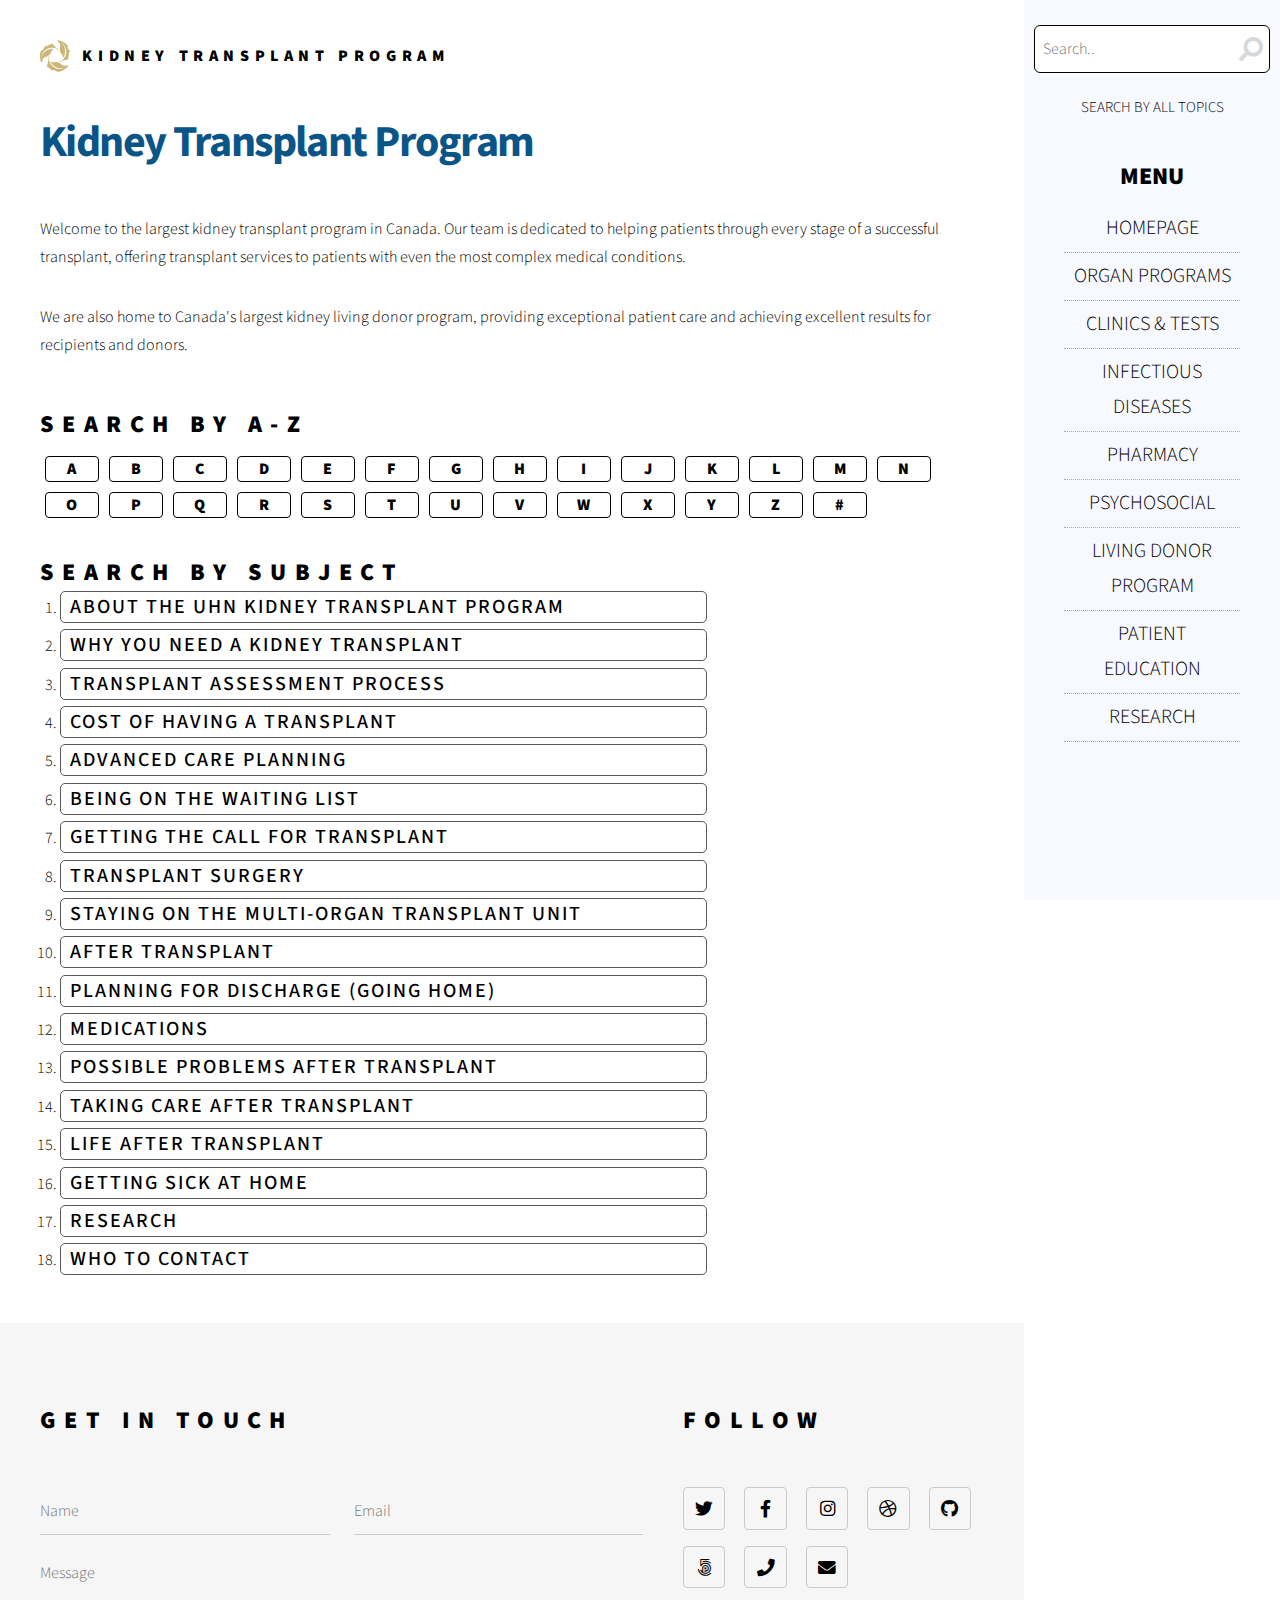
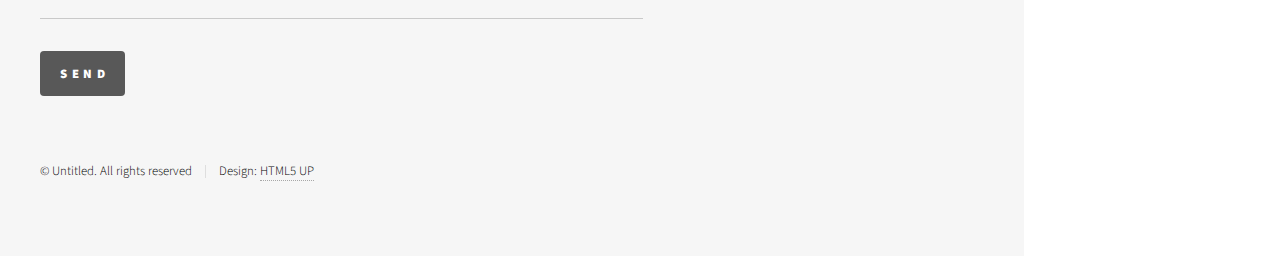
==== commit c36226d6: "Update" ====
--- a/generic.html
+++ b/generic.html
@@ -6,10 +6,11 @@
 -->
 <html>
 	<head>
-		<title>Generic - Phantom by HTML5 UP</title>
+		<title>Kidney Transplant Program</title>
 		<meta charset="utf-8" />
 		<meta name="viewport" content="width=device-width, initial-scale=1, user-scalable=no" />
 		<link rel="stylesheet" href="assets/css/main.css" />
+		<link rel="shortcut icon" href="images\uhnicon.ico" />
 		<noscript><link rel="stylesheet" href="assets/css/noscript.css" /></noscript>
 	</head>
 	<body class="is-preload">
@@ -17,26 +18,26 @@
 			<div id="wrapper">
 
 				<!-- Header -->
-					<header id="header">
+					<div id="header">
 						<div class="inner">
 
 							<!-- Logo -->
 								<a href="index.html" class="logo">
-									<span class="symbol"><img src="images/logo.svg" alt="" /></span><span class="title">Phantom</span>
+									<span class="symbol"><img src="images/uhnicon.ico" alt="" /></span><span class="title">Kidney Transplant Program</span>
 								</a>
 
 							<!-- Nav -->
-								<nav>
+<!--								<nav>
 									<ul>
 										<li><a href="#menu">Menu</a></li>
 									</ul>
 								</nav>
-
+-->
 						</div>
-					</header>
+					</div>
 
 				<!-- Menu -->
-					<nav id="menu">
+	<!--				<nav id="menu">
 						<h2>Menu</h2>
 						<ul>
 							<li><a href="index.html">Home</a></li>
@@ -46,17 +47,420 @@
 							<li><a href="elements.html">Elements</a></li>
 						</ul>
 					</nav>
-
+-->
+
+<div class="sidenav">
+	<div class="search">
+		<form method="post" action="#">
+		<input type="text" placeholder="Search..">
+		<a href="#letters">Search by All Topics</a>
+		</form>
+	</div>
+	<div class="inner">
+
+		<section>
+			<h2>Menu</h2>
+			<a href="#">Homepage</a>
+			<a href="#">Organ Programs</a>
+			<a href="#">Clinics & Tests</a>
+			<a href="#">Infectious Diseases</a>
+			<a href="#">Pharmacy</a>
+			<a href="#">Psychosocial</a>
+			<a href="#">Living Donor Program</a>
+			<a href="#">Patient Education</a>
+			<a href="#">Research</a>
+		</section>
+		</div>
+</div>
 				<!-- Main -->
 					<div id="main">
 						<div class="inner">
-							<h1>Generic Page</h1>
-							<span class="image main"><img src="images/pic13.jpg" alt="" /></span>
-							<p>Donec eget ex magna. Interdum et malesuada fames ac ante ipsum primis in faucibus. Pellentesque venenatis dolor imperdiet dolor mattis sagittis. Praesent rutrum sem diam, vitae egestas enim auctor sit amet. Pellentesque leo mauris, consectetur id ipsum sit amet, fergiat. Pellentesque in mi eu massa lacinia malesuada et a elit. Donec urna ex, lacinia in purus ac, pretium pulvinar mauris. Curabitur sapien risus, commodo eget turpis at, elementum convallis elit. Pellentesque enim turpis, hendrerit tristique.</p>
-							<p>Lorem ipsum dolor sit amet, consectetur adipiscing elit. Duis dapibus rutrum facilisis. Class aptent taciti sociosqu ad litora torquent per conubia nostra, per inceptos himenaeos. Etiam tristique libero eu nibh porttitor fermentum. Nullam venenatis erat id vehicula viverra. Nunc ultrices eros ut ultricies condimentum. Mauris risus lacus, blandit sit amet venenatis non, bibendum vitae dolor. Nunc lorem mauris, fringilla in aliquam at, euismod in lectus. Pellentesque habitant morbi tristique senectus et netus et malesuada fames ac turpis egestas. In non lorem sit amet elit placerat maximus. Pellentesque aliquam maximus risus, vel venenatis mauris vehicula hendrerit.</p>
-							<p>Interdum et malesuada fames ac ante ipsum primis in faucibus. Pellentesque venenatis dolor imperdiet dolor mattis sagittis. Praesent rutrum sem diam, vitae egestas enim auctor sit amet. Pellentesque leo mauris, consectetur id ipsum sit amet, fersapien risus, commodo eget turpis at, elementum convallis elit. Pellentesque enim turpis, hendrerit tristique lorem ipsum dolor.</p>
+							<h1>Kidney Transplant Program</h1>
+							<!--<span class="image main"><img src="images/pic13.jpg" alt="" /></span> -->
+							<p>Welcome to the largest kidney transplant program in Canada.
+								Our team​ is dedicated to helping patients through every stage of
+								a successful transplant, offering transplant services to patients
+								with even the most complex medical conditions.
+							</p>
+							<p>We are also home to Canada's largest kidney living donor program,
+								providing exceptional patient care and achieving excellent res​ults
+								for recipients and donors.</p>
 						</div>
 					</div>
+
+					<div id="letters">
+						<div class="inner">
+							<h2>Search by A-Z</h2>
+							<section class="lettergrid">
+								<article class="dropdown">
+									<h3 onclick="myFunction()" class="dropbtn">A</h3>
+									<div id="myDropdown" class="dropdown-content">
+										<a href="#">Abdominal Ultrasound</a>
+										<a href="#">ABO Incompatible Donors</a>
+										<a href="#">Accomodation</a>
+										<a href="#">Acute Care Unit (ACU)</a>
+										<a href="#">Acute Kidney Injury (AKI)</a>
+										<a href="#">Acute Rejection</a>
+										<a href="#">Administrative Assistant</a>
+										<a href="#">Advanced Care Planning</a>
+										<a href="#">Advanced Directives</a>
+										<a href="#">Advagraf</a>
+										<a href="#">Allocation of Organs</a>
+										<a href="#">Ambulatory Transplant Clinic</a>
+										<a href="#">Anxiety</a>
+										<a href="#">Assessment Coordinator</a>
+										<a href="#">Assessment Office</a>
+										<a href="#">Assessment Process</a>
+										<a href="#">Attorney</a>
+									</div>
+								</article>
+								<article class="dropdown">
+									<h3 onclick="myFunction()" class="dropbtn">B</h3>
+									<div id="myDropdown" class="dropdown-content">
+										<a href="#">Birth Control</a>
+										<a href="#">Biopsy</a>
+										<a href="#">Blood Tests</a>
+										<a href="#">Blood Typing</a>
+										<a href="#">Bone Mineral Density</a>
+									</div>
+								</article>
+								<article class="dropdown">
+									<h3 onclick="myFunction()" class="dropbtn">C</h3>
+									<div id="myDropdown" class="dropdown-content">
+										<a href="#">Called for Transplant</a>
+										<a href="#">Canada Pension Plan (Disability)</a>
+										<a href="#">Canada Revenue Agency</a>
+										<a href="#">Canada's Food Guide</a>
+										<a href="#">Cancelled Transplant</a>
+										<a href="#">Cancer</a>
+										<a href="#">Cancer Screening</a>
+										<a href="#">Carotid Dopplers</a>
+										<a href="#">Cellsept</a>
+										<a href="#">Cervical Cancer</a>
+										<a href="#">Chest X-ray</a>
+										<a href="#">Chronic Kidney Disease (CKD)</a>
+										<a href="#">Claimable Medical Expenses</a>
+										<a href="#">Clinic Visits</a>
+										<a href="#">Clinical Research</a>
+										<a href="#">CMV</a>
+										<a href="#">Consent</a>
+										<a href="#">Coping with Anxiety</a>
+										<a href="#">Coping with Depression</a>
+										<a href="#">Consultations</a>
+										<a href="#">Contact Information</a>
+										<a href="#">CoReTRIS</a>
+										<a href="#">Coronary Heart Disease</a>
+										<a href="#">Costs of Transplant Medications</a>
+										<a href="#">Cotrimoxazole</a>
+										<a href="#">Creatinine</a>
+										<a href="#">Crossmatch Test</a>
+										<a href="#">CT Scan</a>
+										<a href="#">Cyclosporine</a>
+										</div>
+								</article>
+								<article class="dropdown">
+									<h3 onclick="myFunction()" class="dropbtn">D</h3>
+									<div id="myDropdown" class="dropdown-content">
+										<a href="#">Dapsone</a>
+										<a href="#">Deceased Donor Process</a>
+										<a href="#">Deceased Donor Transplant</a>
+										<a href="#">Deductibles</a>
+										<a href="#">Delirium</a>
+										<a href="#">Dental Care</a>
+										<a href="#">Depression</a>
+										<a href="#">Desensitization Program</a>
+										<a href="#">Diabetes</a>
+										<a href="#">Diabetes Screening</a>
+										<a href="#">Dietitian</a>
+										<a href="#">Disability Tax Credit</a>
+										<a href="#">Dischage</a>
+										<a href="#">Dobutamine Stress</a>
+										<a href="#">Donor Assessment</a>
+										<a href="#">Donor Risks</a>
+										<a href="#">Doppler Ultrasound</a>
+										<a href="#">Double Barrier Method</a>
+										<a href="#">Driving</a>
+										<a href="#">Drugs after Transplant</a>
+										</div>
+								</article>
+								<article class="dropdown">
+									<h3 onclick="myFunction()" class="dropbtn">E</h3>
+									<div id="myDropdown" class="dropdown-content">
+										<a href="#">Easy Call System</a>
+										<a href="#">EBV</a>
+										<a href="#">Echocardiogram</a>
+										<a href="#">EI Sickness Benefits</a>
+										<a href="#">Electrocardiogram</a>
+										<a href="#">Electrolytes</a>
+										<a href="#">Employment Insurance</a>
+										<a href="#">End-stage Renal Disease</a>
+										<a href="#">Exercise</a>
+										<a href="#">Expanded Criteria Donor Program</a>
+										</div>
+								</article>
+								<article class="dropdown">
+									<h3 onclick="myFunction()" class="dropbtn">F</h3>
+									<div id="myDropdown" class="dropdown-content">
+										<a href="#">Failing Kidney Transplant/a>
+										<a href="#">Family Doctor</a>
+										<a href="#">Fever</a>
+										<a href="#">Financial Support</a>
+										<a href="#">Flu Shot</a>
+										<a href="#">Fluid Retention</a>
+										</div>
+								</article>
+								<article class="dropdown">
+									<h3 onclick="myFunction()" class="dropbtn">G</h3>
+									<div id="myDropdown" class="dropdown-content">
+										<a href="#">Gardasil</a>
+										<a href="#">Graft Failure</a>
+									</div>
+								</article>
+								<article class="dropdown">
+									<h3 onclick="myFunction()" class="dropbtn">H</h3>
+									<div id="myDropdown" class="dropdown-content">
+										<a href="#">Half-Life of Kidney Transplant</a>
+										<a href="#">Heart Disease</a>
+										<a href="#">Hepatitis A</a>
+										<a href="#">Hepatitis B</a>
+										<a href="#">Herbal Remedies</a>
+										<a href="#">High Blood Pressure</a>
+										<a href="#">High Cholesterol</a>
+										<a href="#">HLA Typing</a>
+										<a href="#">Hold for Waiting List</a>
+										<a href="#">Home Delivery Program</a>
+										<a href="#">Hot Tubs</a>
+										<a href="#">HPV Vaccine</a>
+										<a href="#">Human Tissue Gift Act</a>
+										<a href="#">Hypertension</a>
+										</div>
+								</article>
+								<article class="dropdown">
+									<h3 onclick="myFunction()" class="dropbtn">I</h3>
+									<div id="myDropdown" class="dropdown-content">
+										<a href="#">Iliac Dopplers</a>
+										<a href="#">Imaging</a>
+										<a href="#">Imuran</a>
+										<a href="#">Incision Site</a>
+										<a href="#">Income Tax Deductions</a>
+										<a href="#">Infections</a>
+										<a href="#">Influenza Vaccine</a>
+										<a href="#">Insurance</a>
+										<a href="#">IV</a>
+										</div>
+								</article>
+								<article>
+									<h3>J</h3>
+								  </a>
+								</article>
+								<article class="dropdown">
+									<h3 onclick="myFunction()" class="dropbtn">K</h3>
+									<div id="myDropdown" class="dropdown-content">
+										<a href="#">Kidney</a>
+										<a href="#">Kidney Disease</a>
+										<a href="#">Kidney Foundation of Canada</a>
+										<a href="#">Kidney Paired Donation</a>
+										<a href="#">Kidney Transplant</a>
+										<a href="#">Kidney Transplant Surgeon</a>
+										</div>
+								</article>
+								<article class="dropdown">
+									<h3 onclick="myFunction()" class="dropbtn">L</h3>
+									<div id="myDropdown" class="dropdown-content">
+										<a href="#">Lab Tests</a>
+										<a href="#">Life Labs</a>
+										<a href="#">Lifting</a>
+										<a href="#">Limited Use Medications</a>
+										<a href="#">List Exchange Program</a>
+										<a href="#">Listed Clinic</a>
+										<a href="#">Live Virus Vaccines</a>
+										<a href="#">Living Donor Transplant</a>
+										<a href="#">Living Wills</a>
+										<a href="#">Logbook</a>
+										<a href="#">Long-Term Disability</a>
+										<a href="#">Lymphoma</a>
+										</div>
+								</article>
+
+								<article>
+									<a href="generic.html">
+									<h3>M</h3>
+								  </a>
+								</article>
+								<article>
+									<a href="generic.html">
+									<h3>N</h3>
+								  </a>
+								</article>
+							<article>
+								<a href="generic.html">
+								<h3>O</h3>
+								</a>
+							</article>
+							<article>
+								<a href="generic.html">
+								<h3>P</h3>
+								</a>
+							</article>
+							<article>
+								<a href="generic.html">
+								<h3>Q</h3>
+								</a>
+							</article>
+							<article>
+								<a href="generic.html">
+								<h3>R</h3>
+								</a>
+							</article>
+							<article>
+								<a href="generic.html">
+								<h3>S</h3>
+								</a>
+							</article>
+							<article>
+								<a href="generic.html">
+								<h3>T</h3>
+								</a>
+							</article>
+							<article>
+								<a href="generic.html">
+								<h3>U</h3>
+								</a>
+							</article>
+							<article>
+								<a href="generic.html">
+								<h3>V</h3>
+								</a>
+							</article>
+							<article>
+								<a href="generic.html">
+								<h3>W</h3>
+								</a>
+							</article>
+							<article>
+								<a href="generic.html">
+								<h3>X</h3>
+								</a>
+							</article>
+							<article>
+								<a href="generic.html">
+								<h3>Y</h3>
+								</a>
+							</article>
+							<article>
+								<a href="generic.html">
+								<h3>Z</h3>
+								</a>
+							</article>
+							<article>
+								<a href="generic.html">
+								<h3>#</h3>
+								</a>
+							</article>
+							</section>
+						</div>
+					</div>
+
+<div id="main">
+<div class="inner">
+	<h2>Search by Subject</h2>
+	<ol>
+	<li>
+		<a href="generic.html">
+		<h3>About the UHN Kidney Transplant Program</h3>
+		</a>
+	</li>
+	<li>
+		<a href="generic.html">
+		<h3>Why You Need a Kidney Transplant</h3>
+		</a>
+	</li>
+	<li>
+		<a href="generic.html">
+		<h3>Transplant Assessment Process</h3>
+		</a>
+	</li>
+	<li>
+		<a href="generic.html">
+		<h3>Cost of Having a Transplant</h3>
+		</a>
+	</li>
+	<li>
+		<a href="generic.html">
+		<h3>Advanced Care Planning</h3>
+		</a>
+	</li>
+	<li>
+		<a href="generic.html">
+		<h3>Being on the Waiting List</h3>
+		</a>
+	</li>
+	<li>
+		<a href="generic.html">
+		<h3>Getting the Call for Transplant</h3>
+		</a>
+	</li>
+	<li>
+		<a href="generic.html">
+		<h3>Transplant Surgery</h3>
+		</a>
+	</li>
+	<li>
+		<a href="generic.html">
+		<h3>Staying on the Multi-Organ Transplant Unit</h3>
+		</a>
+	</li>
+	<li>
+		<a href="generic.html">
+		<h3>After Transplant</h3>
+		</a>
+	</li>
+	<li>
+		<a href="generic.html">
+		<h3>Planning for Discharge (Going Home)</h3>
+		</a>
+	</li>
+	<li>
+		<a href="generic.html">
+		<h3>Medications</h3>
+		</a>
+	</li>
+	<li>
+		<a href="generic.html">
+		<h3>Possible Problems after Transplant</h3>
+		</a>
+	</li>
+	<li>
+		<a href="generic.html">
+		<h3>Taking Care After Transplant</h3>
+		</a>
+	</li>
+	<li>
+		<a href="generic.html">
+		<h3>Life After Transplant</h3>
+		</a>
+	</li>
+	<li>
+		<a href="generic.html">
+		<h3>Getting Sick at Home</h3>
+		</a>
+	</li>
+	<li>
+		<a href="generic.html">
+		<h3>Research</h3>
+		</a>
+	</li>
+	<li>
+		<a href="generic.html">
+		<h3>Who to Contact</h3>
+		</a>
+	</li>
+</ol>
+</div>
+</div>
+
+
+
 
 				<!-- Footer -->
 					<footer id="footer">
@@ -108,5 +512,6 @@
 			<script src="assets/js/util.js"></script>
 			<script src="assets/js/main.js"></script>
 
+
 	</body>
-</html>+</html>
--- a/assets/css/main.css
+++ b/assets/css/main.css
@@ -23,6 +23,7 @@
 	border: 0;
 	font-size: 100%;
 	font: inherit;
+	color: black;
 	vertical-align: baseline;}
 
 article, aside, details, figcaption, figure,
@@ -172,6 +173,7 @@
 		line-height: 1.3;
 		margin: 0 0 1em 0;
 		letter-spacing: -0.035em;
+		color:	#0A5588
 	}
 
 		h1 a {
@@ -208,11 +210,12 @@
 		}
 
 	h2 {
-		font-size: 1.1em;
+		font-size: 1.5em;
 	}
 
 	h3 {
 		font-size: 1em;
+		margin: 0 0 0 0
 	}
 
 	h4 {
@@ -1788,6 +1791,7 @@
 
 	header p {
 		margin-top: -1em;
+		color: #000000
 	}
 
 	@media screen and (max-width: 736px) {
@@ -1874,6 +1878,17 @@
 
 		ol li {
 			padding-left: 0.25em;
+			margin-bottom: 0.4em;
+			border: 1px solid #585858;
+			border-radius: 5px;
+			width: 70%;
+		}
+
+		ol li a h3 {
+			font-size: 1.25em;
+			font-weight: 500;
+			letter-spacing: 0.1em;
+			padding-left: 0.25em;
 		}
 
 	ul {
@@ -1884,6 +1899,11 @@
 
 		ul li {
 			padding-left: 0.5em;
+		}
+
+		ul li a h3 {
+			font-size: 1.25em;
+			font-weight: 550;
 		}
 
 		ul.alt {
@@ -2572,7 +2592,7 @@
 		-webkit-flex-wrap: wrap;
 		-ms-flex-wrap: wrap;
 		flex-wrap: wrap;
-		postiion: relative;
+		position: relative;
 		margin: -2.5em 0 0 -2.5em;
 	}
 
@@ -2593,8 +2613,8 @@
 				transition: transform 0.5s ease;
 				position: relative;
 				display: block;
+				height: 100%;
 				width: 100%;
-				border-radius: 4px;
 				overflow: hidden;
 			}
 
@@ -2829,13 +2849,15 @@
 /* Header */
 
 	#header {
-		padding: 8em 0 0.1em 0 ;
+		margin-right: 20%;
+		padding: 2.5em 5em 0.1em 0 ;
+		font-size: 1em;
 	}
 
 		#header .logo {
 			display: block;
 			border-bottom: 0;
-			color: inherit;
+			color: #0A5588;
 			font-weight: 900;
 			letter-spacing: 0.35em;
 			margin: 0 0 2.5em 0;
@@ -3151,20 +3173,40 @@
 /* Main */
 
 	#main {
-		padding: 0em 0 6em 0 ;
+		margin-right: 20%;
+		padding: 0em 0 1em 0 ;
+	}
+
+	#main > .inner > h2 {
+		margin: 0 0 0 0;
 	}
 
 		@media screen and (max-width: 736px) {
 
 			#main {
-				padding: 0em 0 4em 0 ;
-			}
-
-		}
+				padding: 0em 0 1em 0 ;
+			}
+
+		}
+
+/*letter*/
+		#letters {
+			margin-right: 20%;
+			padding: 0em 0 2em 0 ;
+		}
+
+			@media screen and (max-width: 736px) {
+
+				#letters {
+					padding: 0em 0 2em 0 ;
+				}
+
+			}
 
 /* Footer */
 
 	#footer {
+		margin-right: 20%;
 		padding: 5em 0 6em 0 ;
 		background-color: #f6f6f6;
 	}
@@ -3326,4 +3368,161 @@
 				padding: 0 1.25em;
 			}
 
-		}+		}
+
+		/* The sidebar menu */
+		.sidenav {
+		  height: 100%; /* Full-height: remove this if you want "auto" height */
+		  width: 20%; /* Set the width of the sidebar */
+		  position: fixed; /* Fixed Sidebar (stay in place on scroll) */
+		  z-index: 1; /* Stay on top */
+		  top: 0; /* Stay at the top */
+		  right: 0;
+		  background-color: #F8F8FF;*/
+		  overflow-x: hidden; /* Disable horizontal scroll */
+		  padding-top: 25px;
+			text-align: center;
+		}
+
+/* The navigation menu links */
+		.sidenav a {
+		  padding: 6px 8px 6px 8px;
+		  text-decoration: none;
+		  font-size: 20px;
+		  color: #000000;
+		  display: block;
+			text-align: center;
+			text-transform: uppercase;
+		}
+
+		.sidenav input[type=text] {
+		  border: solid 1px;
+			border-radius: 0.375em;
+		  margin-bottom: 16px;
+		  margin-right: 16px;
+			padding-left: 0.5em;
+			background-color: #FFFFFF;
+			width: 100%;
+		}
+
+
+		.sidenav h2 {
+			margin: 0 0 10px 0;
+			text-align: center;
+			letter-spacing: 0;
+		}
+
+		.sidenav > .search{
+			padding-left: 10px;
+			padding-right: 10px;
+		}
+
+		.sidenav > .search a{
+			border-bottom: none;
+			font-size: 15px;
+		}
+
+		.sidenav form:before {
+			-moz-osx-font-smoothing: grayscale;
+			-webkit-font-smoothing: antialiased;
+			display: inline-block;
+			font-style: normal;
+			font-variant: normal;
+			text-rendering: auto;
+			line-height: 1;
+			text-transform: none !important;
+			font-family: 'Font Awesome 5 Free';
+			font-weight: 900;
+		}
+
+		.sidenav form:before {
+			-moz-transform: scaleX(-1);
+			-webkit-transform: scaleX(-1);
+			-ms-transform: scaleX(-1);
+			transform: scaleX(-1);
+			color: #7f888f;
+			content: '\f002';
+			cursor: default;
+			display: block;
+			font-size: 1.5em;
+			height: 2em;
+			line-height: 2em;
+			opacity: 0.325;
+			position: absolute;
+			right: 5px;
+			text-align: center;
+			width: 2em;
+		}
+
+/* Topic search */
+
+
+.lettergrid {
+	display: flex;
+	flex-wrap: wrap;
+	position: relative;
+	margin: -2.5em 0 0 -2.5em;
+	margin-left: 0px;
+	border: 1px;
+}
+
+	.lettergrid article {
+		position: relative;
+		width: calc(5.88888% - .1em);
+		margin: 5px 5px 5px 5px;
+		border: solid 1px #000000;
+		border-radius: 4px;
+	}
+
+	.lettergrid article > h3 {
+		text-align: center;
+		letter-spacing: 0;
+	}
+	.lettegrid article > .image {
+		position: relative;
+		display: block;
+		height: 100%;
+		width: 100%;
+		overflow: hidden;
+		border-radius: 4px;
+	}
+
+		.lettergrid article > .image img {
+			display: block;
+			width: 100%;
+			border-radius: 4px;
+		}
+		.lettergrid article > a > h3 {
+			position: relative;
+			width: 100%;
+			height: 100%;
+			border-radius: 2px;
+			border-bottom: 0;
+			text-align: center;
+			text-decoration: none;
+			letter-spacing: 0;
+		}
+
+
+		.dropdown-content {
+		  display: none;
+		  position: absolute;
+		  background-color: #9ad9d9;
+		  min-width: 320px;
+		  box-shadow: 0px 8px 16px 0px rgba(0,0,0,0.2);
+		  z-index: 1;
+		}
+
+		.dropdown-content a {
+		  color: black;
+		  padding: 12px 16px;
+		  text-decoration: none;
+		  display: block;
+		}
+
+		.dropdown-content a:hover {background-color: #f1f1f1}
+
+
+		.dropdown:hover .dropdown-content {
+		  display: block;
+		}
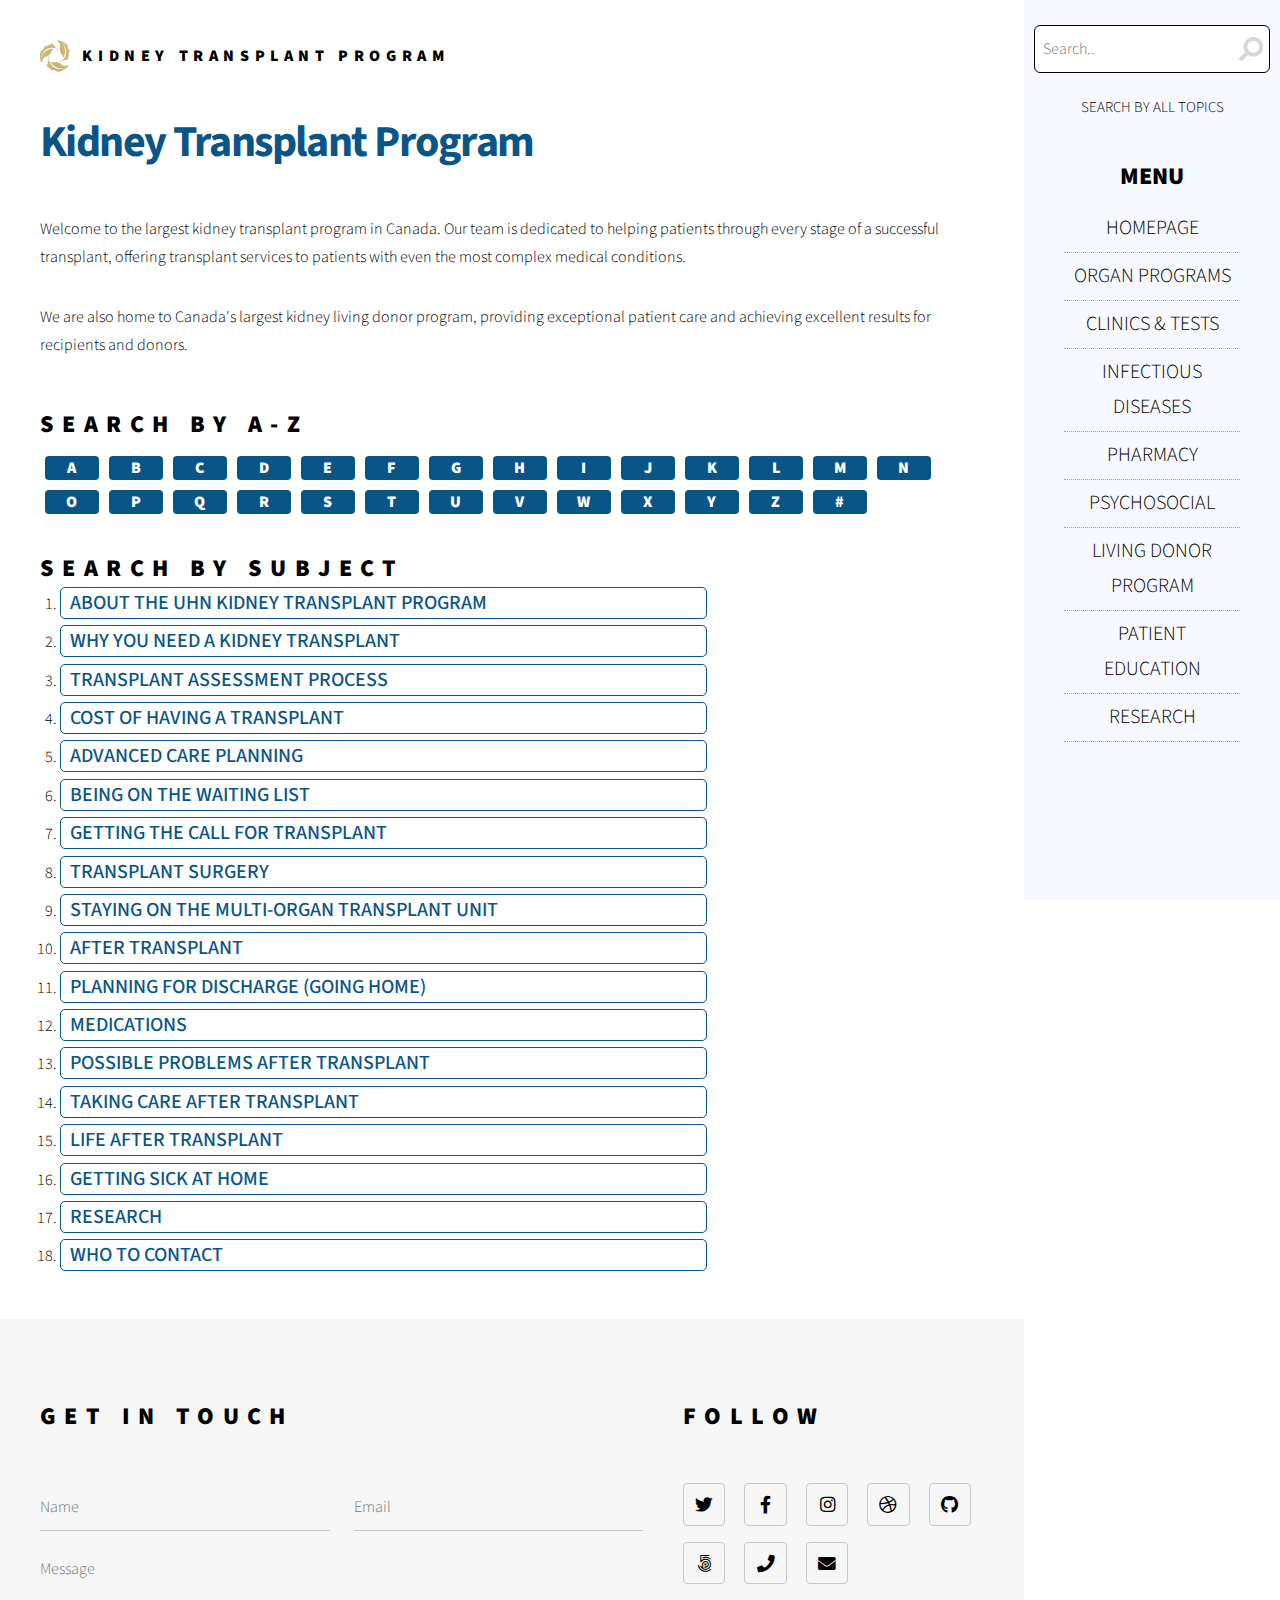
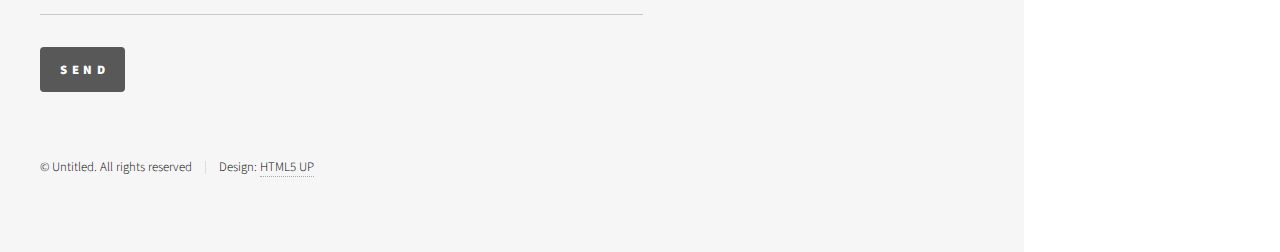
==== commit b9b7ee25: "Update" ====
--- a/generic.html
+++ b/generic.html
@@ -281,79 +281,107 @@
 										<a href="#">Lymphoma</a>
 										</div>
 								</article>
-
-								<article>
-									<a href="generic.html">
-									<h3>M</h3>
-								  </a>
-								</article>
-								<article>
-									<a href="generic.html">
-									<h3>N</h3>
-								  </a>
-								</article>
-							<article>
-								<a href="generic.html">
-								<h3>O</h3>
-								</a>
-							</article>
-							<article>
-								<a href="generic.html">
+								<article class="dropdown">
+									<h3 onclick="myFunction()" class="dropbtn">M</h3>
+									<div id="myDropdown" class="dropdown-content">
+										<a href="#">MBSR</a>
+										<a href="#">Medic Alert</a>
+										<a href="#">Medical Expenses</a>
+										<a href="#">Medical Imaging</a>
+										<a href="#">Medical Forms</a>
+										<a href="#">Medication History</a>
+										<a href="#">Medications</a>
+										<a href="#">Medisys Travel Clinic</a>
+										<a href="#">Menactra</a>
+										<a href="#">Meningococcal Vaccine</a>
+										<a href="#">Menveo</a>
+										<a href="#">Motrin</a>
+										<a href="#">MMF</a>
+										<a href="#">Multi-Drug Resistant Infection</a>
+										<a href="#">Mycophenolate Mofetil</a>
+										<a href="#">Mycostatin</a>
+										<a href="#">Myfortic</a>
+										<a href="#">Mycocardial Perfusion Study</a>
+										<a href="#">Multi-Organ Transplant Unit</a>
+										</div>
+								</article>
+								<article class="dropdown">
+									<h3 onclick="myFunction()" class="dropbtn">N</h3>
+									<div id="myDropdown" class="dropdown-content">
+										<a href="#">Naprosyn</a>
+										<a href="#">Naproxen</a>
+										<a href="#">Need for Kidney Transplant</a>
+										<a href="#">Nephrologist/a>
+										<a href="#">Nephron</a>
+										<a href="#">Neoral</a>
+										<a href="#">Nilstat</a>
+										<a href="#">NSAID</a>
+										<a href="#">Nystatin</a>
+										<a href="#">Northern Health Travel Grant</a>
+										</div>
+								</article>
+								<article class="dropdown">
+									<h3 onclick="myFunction()" class="dropbtn">O</h3>
+									<div id="myDropdown" class="dropdown-content">
+										<a href="#">OGTT</a>
+										<a href="#">On Hold for Waiting List</a>
+										<a href="#">Ontario Disability Support Program</a>
+										<a href="#">Ontario Drug Benefit</a>
+										<a href="#">Ontario Works</a>
+										<a href="#">Oral Glucose Tolerance Test</a>
+										<a href="#">Organ Allocation</a>
+										<a href="#">Osteoporosis</a>
+										<a href="#">Out-of-Country Donors</a>
+										<a href="#">Out-of-Province Donors</a>
+										<a href="#">Outpatient Pharmacy</a>
+										<a href="#">Over-the-Counter Medications</a>
+										</div>
+								</article>
+							<article>
 								<h3>P</h3>
 								</a>
 							</article>
 							<article>
-								<a href="generic.html">
 								<h3>Q</h3>
 								</a>
 							</article>
 							<article>
-								<a href="generic.html">
 								<h3>R</h3>
 								</a>
 							</article>
 							<article>
-								<a href="generic.html">
 								<h3>S</h3>
 								</a>
 							</article>
 							<article>
-								<a href="generic.html">
 								<h3>T</h3>
 								</a>
 							</article>
 							<article>
-								<a href="generic.html">
 								<h3>U</h3>
 								</a>
 							</article>
 							<article>
-								<a href="generic.html">
 								<h3>V</h3>
 								</a>
 							</article>
 							<article>
-								<a href="generic.html">
 								<h3>W</h3>
 								</a>
 							</article>
 							<article>
-								<a href="generic.html">
 								<h3>X</h3>
 								</a>
 							</article>
 							<article>
-								<a href="generic.html">
 								<h3>Y</h3>
 								</a>
 							</article>
 							<article>
-								<a href="generic.html">
 								<h3>Z</h3>
 								</a>
 							</article>
 							<article>
-								<a href="generic.html">
 								<h3>#</h3>
 								</a>
 							</article>
--- a/assets/css/main.css
+++ b/assets/css/main.css
@@ -1879,7 +1879,7 @@
 		ol li {
 			padding-left: 0.25em;
 			margin-bottom: 0.4em;
-			border: 1px solid #585858;
+			border: 1px solid #0A5588;
 			border-radius: 5px;
 			width: 70%;
 		}
@@ -1887,8 +1887,9 @@
 		ol li a h3 {
 			font-size: 1.25em;
 			font-weight: 500;
-			letter-spacing: 0.1em;
+			letter-spacing: 0em;
 			padding-left: 0.25em;
+			color: #0A5588;
 		}
 
 	ul {
@@ -2971,6 +2972,7 @@
 
 			#header {
 				padding: 4em 0 0.1em 0 ;
+				margin-right: 0%;
 			}
 
 				#header nav {
@@ -2983,6 +2985,7 @@
 					}
 
 		}
+
 
 /* Menu */
 
@@ -3185,6 +3188,7 @@
 
 			#main {
 				padding: 0em 0 1em 0 ;
+				margin-right: 0%;
 			}
 
 		}
@@ -3199,6 +3203,7 @@
 
 				#letters {
 					padding: 0em 0 2em 0 ;
+					margin-right: 0%;
 				}
 
 			}
@@ -3303,6 +3308,7 @@
 
 			#footer {
 				padding: 3em 0 1em 0 ;
+				margin-right: 0%;
 			}
 
 				#footer > .inner {
@@ -3454,6 +3460,12 @@
 			width: 2em;
 		}
 
+		@media (max-width: 736px) {
+		    .sidenav {
+		        display: none;
+		    }
+		}
+
 /* Topic search */
 
 
@@ -3470,12 +3482,14 @@
 		position: relative;
 		width: calc(5.88888% - .1em);
 		margin: 5px 5px 5px 5px;
-		border: solid 1px #000000;
+		/*border: solid 1px #000000;*/
 		border-radius: 4px;
+		background-color: #0A5588
 	}
 
 	.lettergrid article > h3 {
 		text-align: center;
+		color: white;
 		letter-spacing: 0;
 	}
 	.lettegrid article > .image {
@@ -3503,11 +3517,18 @@
 			letter-spacing: 0;
 		}
 
+		@media screen and (max-width: 736px) {
+
+			.lettergrid article h3 {
+				font-size: 100%;
+			}
+
+		}
 
 		.dropdown-content {
 		  display: none;
 		  position: absolute;
-		  background-color: #9ad9d9;
+		  background-color: white;
 		  min-width: 320px;
 		  box-shadow: 0px 8px 16px 0px rgba(0,0,0,0.2);
 		  z-index: 1;
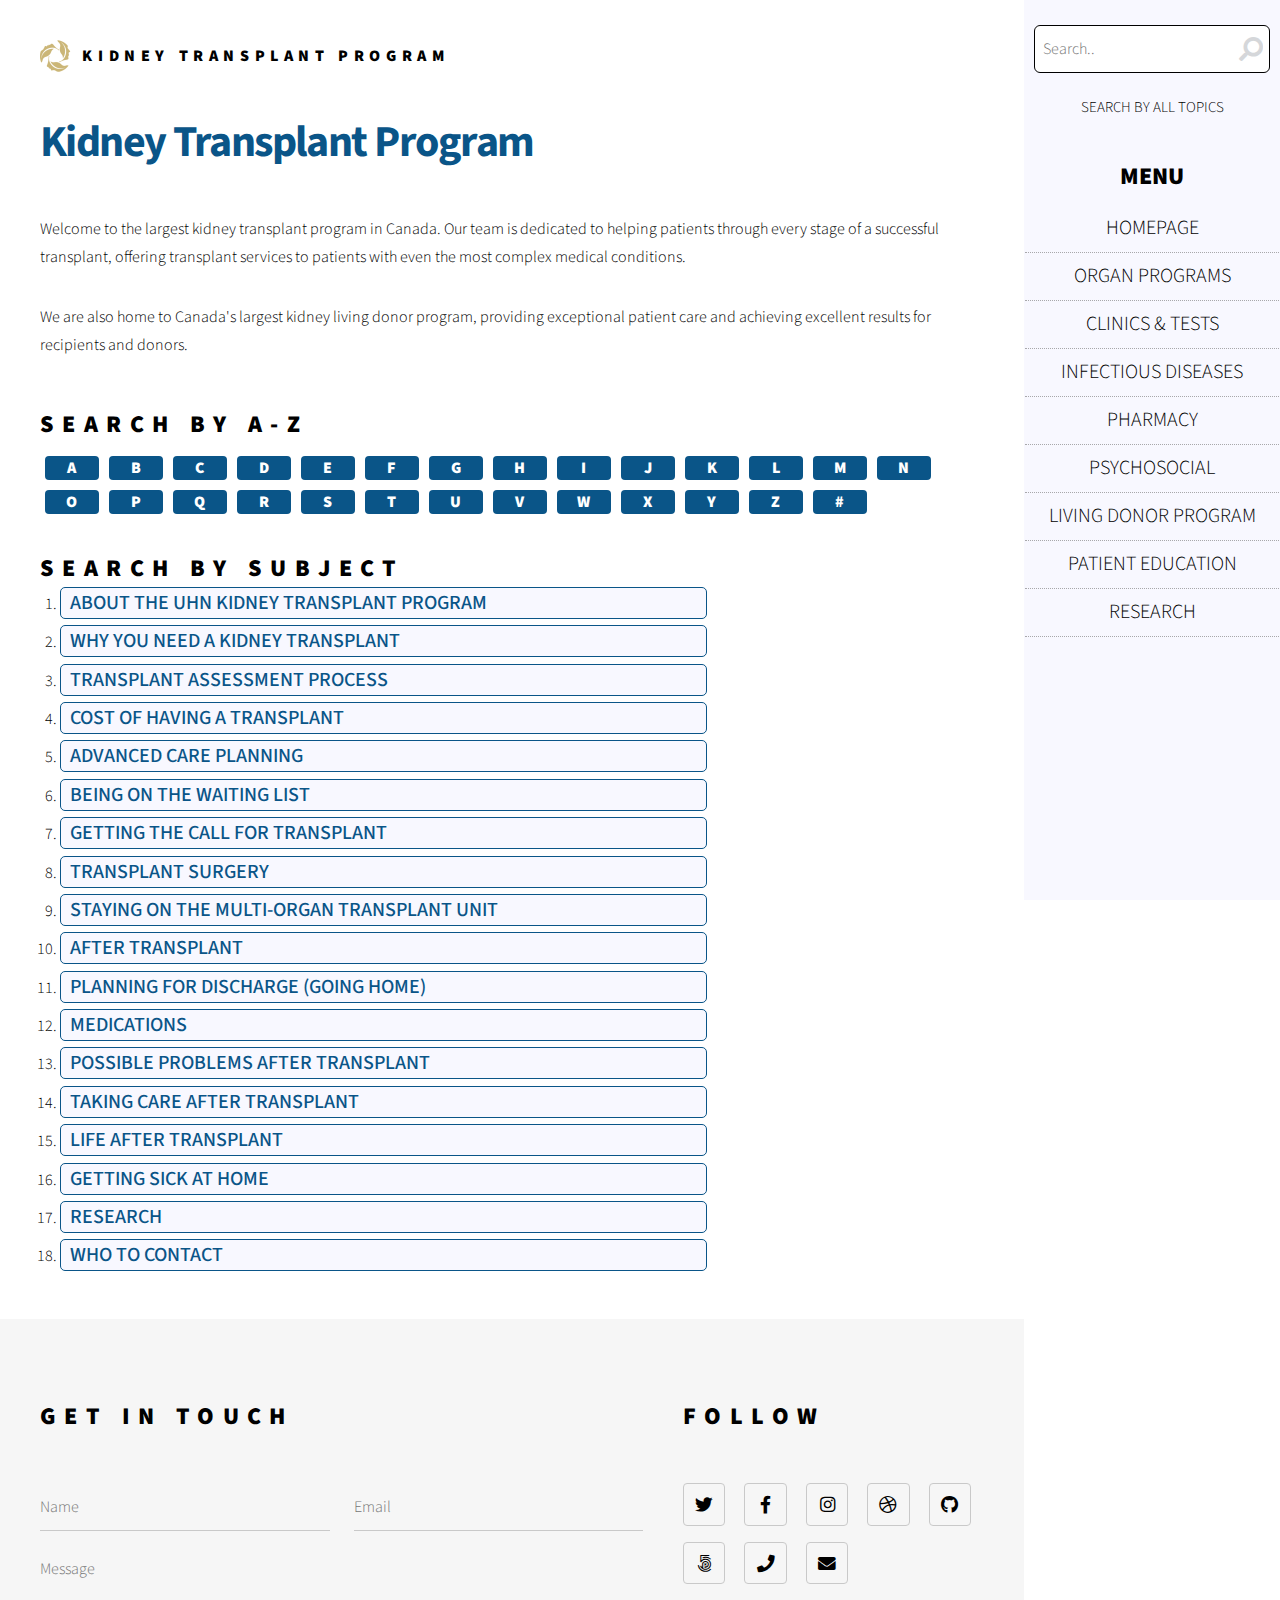
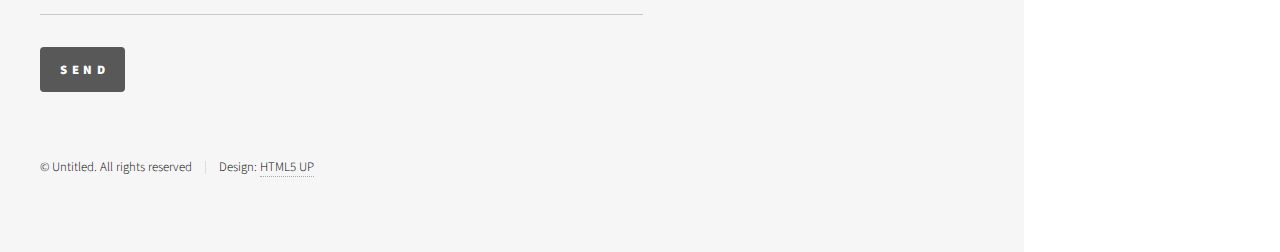
==== commit 8debb8a8: "Update" ====
--- a/generic.html
+++ b/generic.html
@@ -311,7 +311,7 @@
 										<a href="#">Naprosyn</a>
 										<a href="#">Naproxen</a>
 										<a href="#">Need for Kidney Transplant</a>
-										<a href="#">Nephrologist/a>
+										<a href="#">Nephrologist</a>
 										<a href="#">Nephron</a>
 										<a href="#">Neoral</a>
 										<a href="#">Nilstat</a>
@@ -337,10 +337,34 @@
 										<a href="#">Over-the-Counter Medications</a>
 										</div>
 								</article>
-							<article>
-								<h3>P</h3>
-								</a>
-							</article>
+								<article class="dropdown">
+									<h3 onclick="myFunction()" class="dropbtn">P</h3>
+									<div id="myDropdown" class="dropdown-content">
+										<a href="#">Pain Medications</a>
+										<a href="#">Paired Exchange Program</a>
+										<a href="#">Panel Reactive Antibodies</a>
+										<a href="#">Parking</a>
+										<a href="#">Patient Library</a>
+										<a href="#">Patient Relations Office</a>
+										<a href="#">Pets</a>
+										<a href="#">Pharmacy</a>
+										<a href="#">Physiotherapist</a>
+										<a href="#">Pneumococcal Vaccine</a>
+										<a href="#">Polyoma Virus</a>
+										<a href="#">Post-Transplant Coordinator</a>
+										<a href="#">Powers of Attorney</a>
+										<a href="#">Prednisone</a>
+										<a href="#">Pregnancy</a>
+										<a href="#">PRELOD</a>
+										<a href="#">Prescription Refills</a>
+										<a href="#">Pre-Transplant Assessment</a>
+										<a href="#">Prevnar</a>
+										<a href="#">Problems after Transplant</a>
+										<a href="#">Prograf</a>
+										<a href="#">Private Insurance</a>
+										<a href="#">Psychiatrist</a>
+										</div>
+								</article>
 							<article>
 								<h3>Q</h3>
 								</a>
--- a/assets/css/main.css
+++ b/assets/css/main.css
@@ -1882,6 +1882,7 @@
 			border: 1px solid #0A5588;
 			border-radius: 5px;
 			width: 70%;
+			background-color: #F8F8FF
 		}
 
 		ol li a h3 {
@@ -3401,6 +3402,10 @@
 			text-transform: uppercase;
 		}
 
+	#wrapper >	.sidenav > .inner {
+			padding: 0 1px 0 1px;
+		}
+
 		.sidenav input[type=text] {
 		  border: solid 1px;
 			border-radius: 0.375em;
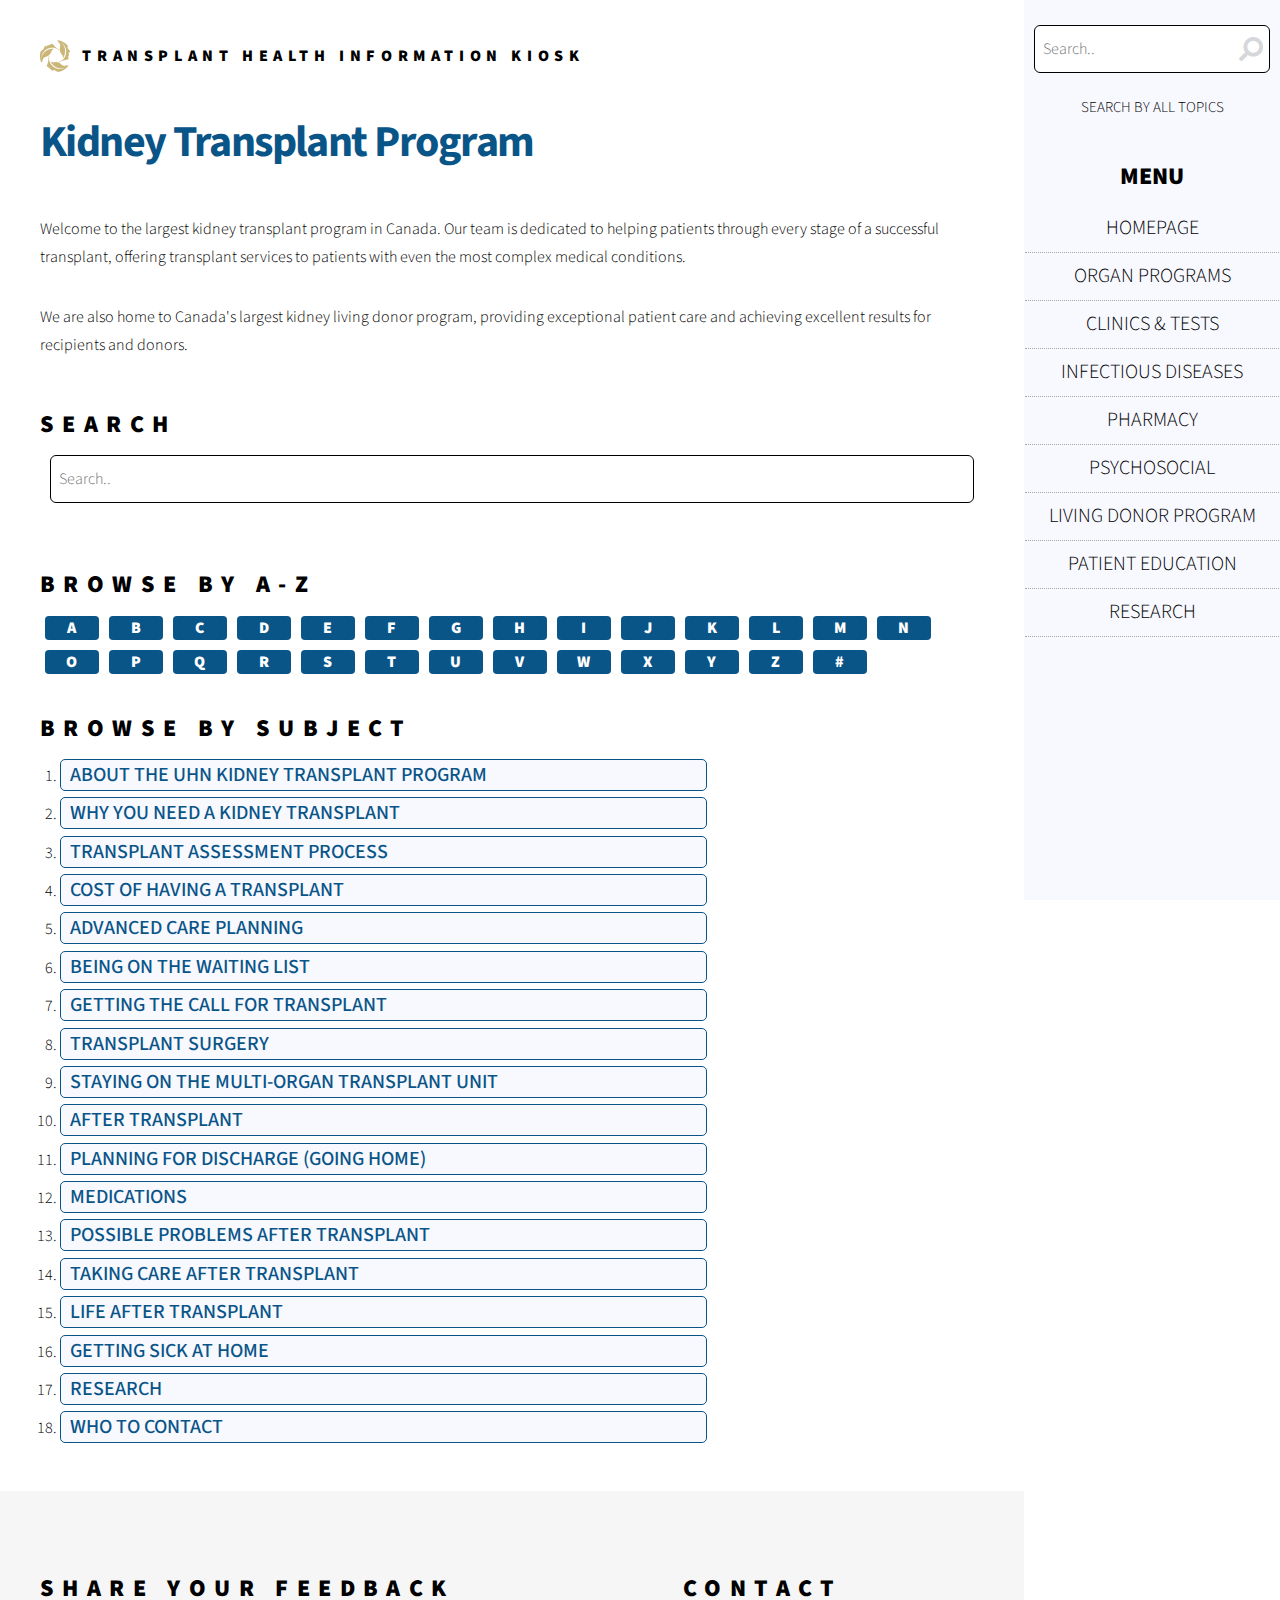
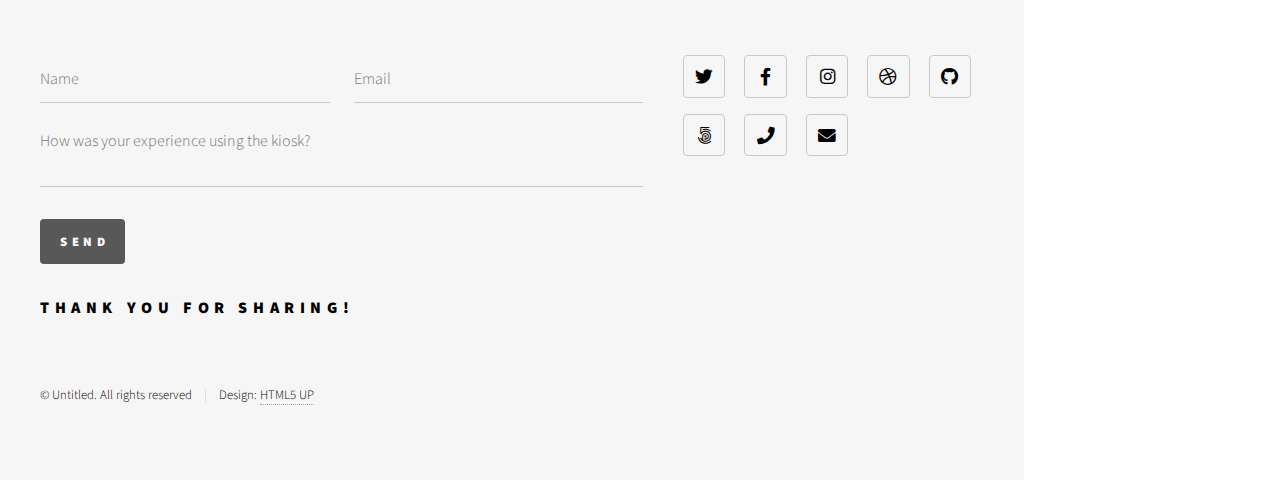
==== commit 115ce418: "Update" ====
--- a/generic.html
+++ b/generic.html
@@ -6,7 +6,7 @@
 -->
 <html>
 	<head>
-		<title>Kidney Transplant Program</title>
+		<title>Transplant Health Information Kiosk</title>
 		<meta charset="utf-8" />
 		<meta name="viewport" content="width=device-width, initial-scale=1, user-scalable=no" />
 		<link rel="stylesheet" href="assets/css/main.css" />
@@ -23,7 +23,7 @@
 
 							<!-- Logo -->
 								<a href="index.html" class="logo">
-									<span class="symbol"><img src="images/uhnicon.ico" alt="" /></span><span class="title">Kidney Transplant Program</span>
+									<span class="symbol"><img src="images/uhnicon.ico" alt="" /></span><span class="title">Transplant Health Information Kiosk</span>
 								</a>
 
 							<!-- Nav -->
@@ -60,8 +60,8 @@
 
 		<section>
 			<h2>Menu</h2>
-			<a href="#">Homepage</a>
-			<a href="#">Organ Programs</a>
+			<a href="index.html">Homepage</a>
+			<a href="index.html">Organ Programs</a>
 			<a href="#">Clinics & Tests</a>
 			<a href="#">Infectious Diseases</a>
 			<a href="#">Pharmacy</a>
@@ -87,10 +87,21 @@
 								for recipients and donors.</p>
 						</div>
 					</div>
+					<div id="main">
+						<div class="inner">
+					   <h2>Search</h2>
+					<div class="search">
+						<form method="post" action="#">
+						<input type="text" placeholder="Search..">
+						</form>
+					</div>
+				</div>
+			</div>
+
 
 					<div id="letters">
 						<div class="inner">
-							<h2>Search by A-Z</h2>
+							<h2>Browse by A-Z</h2>
 							<section class="lettergrid">
 								<article class="dropdown">
 									<h3 onclick="myFunction()" class="dropbtn">A</h3>
@@ -201,7 +212,7 @@
 								<article class="dropdown">
 									<h3 onclick="myFunction()" class="dropbtn">F</h3>
 									<div id="myDropdown" class="dropdown-content">
-										<a href="#">Failing Kidney Transplant/a>
+										<a href="#">Failing Kidney Transplant</a>
 										<a href="#">Family Doctor</a>
 										<a href="#">Fever</a>
 										<a href="#">Financial Support</a>
@@ -415,7 +426,9 @@
 
 <div id="main">
 <div class="inner">
-	<h2>Search by Subject</h2>
+
+
+	<h2>Browse by Subject</h2>
 	<ol>
 	<li>
 		<a href="generic.html">
@@ -518,7 +531,7 @@
 					<footer id="footer">
 						<div class="inner">
 							<section>
-								<h2>Get in touch</h2>
+								<h2>Share Your Feedback</h2>
 								<form method="post" action="#">
 									<div class="fields">
 										<div class="field half">
@@ -528,16 +541,17 @@
 											<input type="email" name="email" id="email" placeholder="Email" />
 										</div>
 										<div class="field">
-											<textarea name="message" id="message" placeholder="Message"></textarea>
+											<textarea name="message" id="message" placeholder="How was your experience using the kiosk?"></textarea>
 										</div>
 									</div>
 									<ul class="actions">
 										<li><input type="submit" value="Send" class="primary" /></li>
 									</ul>
 								</form>
+								<h3>Thank you for sharing!</h3>
 							</section>
 							<section>
-								<h2>Follow</h2>
+								<h2>Contact</h2>
 								<ul class="icons">
 									<li><a href="#" class="icon brands style2 fa-twitter"><span class="label">Twitter</span></a></li>
 									<li><a href="#" class="icon brands style2 fa-facebook-f"><span class="label">Facebook</span></a></li>
--- a/assets/css/main.css
+++ b/assets/css/main.css
@@ -3182,7 +3182,7 @@
 	}
 
 	#main > .inner > h2 {
-		margin: 0 0 0 0;
+		margin: 0 0 .5em 0;
 	}
 
 		@media screen and (max-width: 736px) {
@@ -3406,7 +3406,7 @@
 			padding: 0 1px 0 1px;
 		}
 
-		.sidenav input[type=text] {
+.sidenav input[type=text] {
 		  border: solid 1px;
 			border-radius: 0.375em;
 		  margin-bottom: 16px;
@@ -3416,6 +3416,16 @@
 			width: 100%;
 		}
 
+	#main >	.inner input[type=text] {
+		  border: solid 1px;
+			border-radius: 0.375em;
+		  margin-bottom: 16px;
+		  margin-right: 16px;
+			padding-left: 0.5em;
+			background-color: #FFFFFF;
+			width: 100%;
+		}
+
 
 		.sidenav h2 {
 			margin: 0 0 10px 0;
@@ -3429,6 +3439,16 @@
 		}
 
 		.sidenav > .search a{
+			border-bottom: none;
+			font-size: 15px;
+		}
+
+#main >		.inner > .search{
+			padding-left: 10px;
+			padding-right: 10px;
+		}
+
+#main >		.inner > .search a{
 			border-bottom: none;
 			font-size: 15px;
 		}
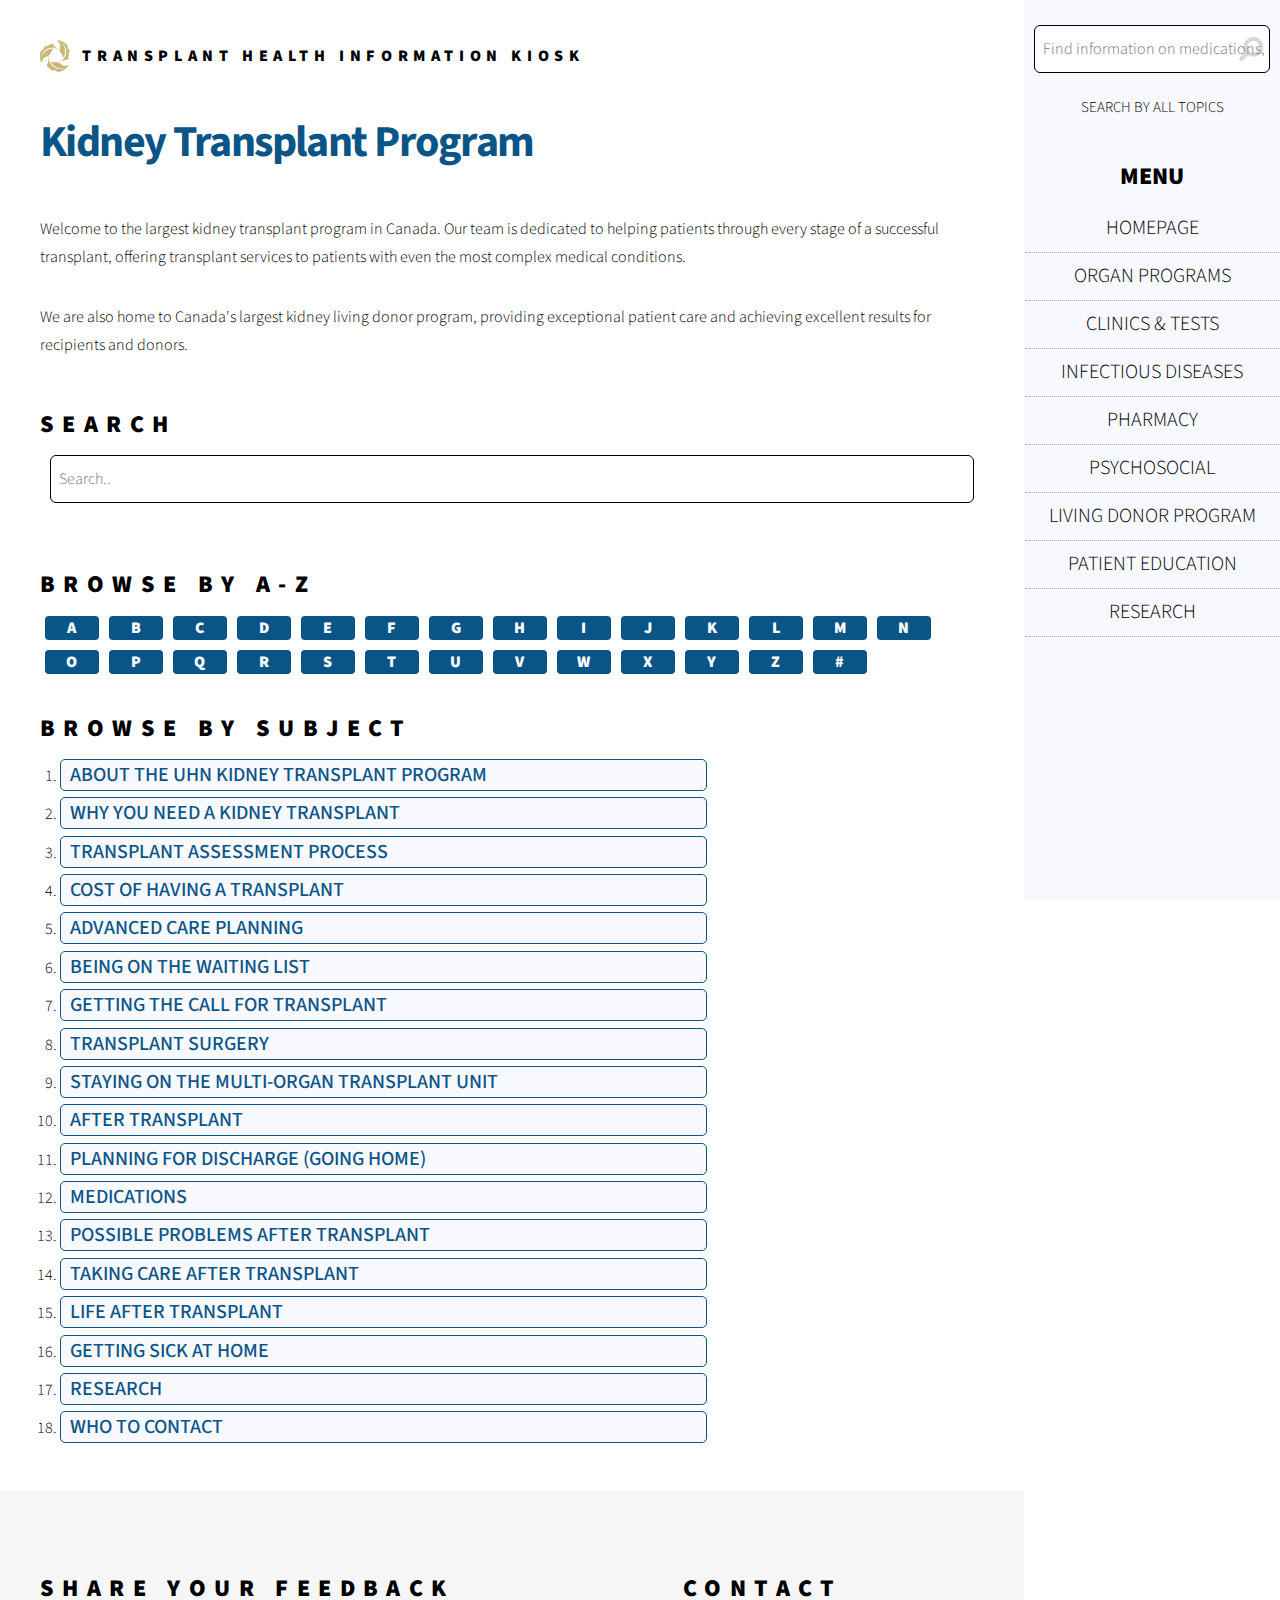
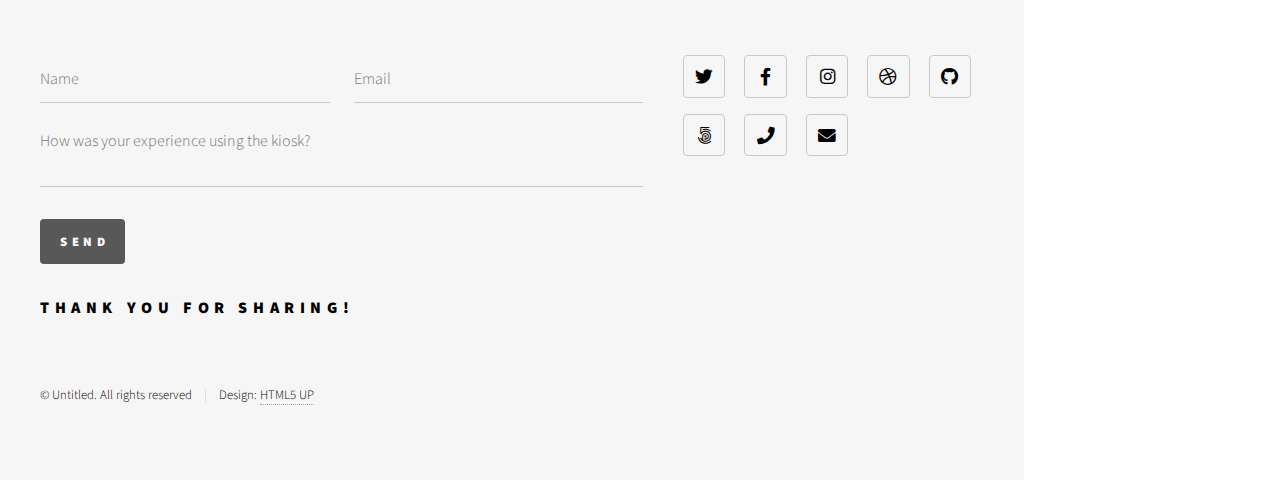
==== commit f5599a4f: "Update" ====
--- a/generic.html
+++ b/generic.html
@@ -52,7 +52,7 @@
 <div class="sidenav">
 	<div class="search">
 		<form method="post" action="#">
-		<input type="text" placeholder="Search..">
+		<input type="text" placeholder="Find information on medications, diagnostic tests, financial support and more">
 		<a href="#letters">Search by All Topics</a>
 		</form>
 	</div>
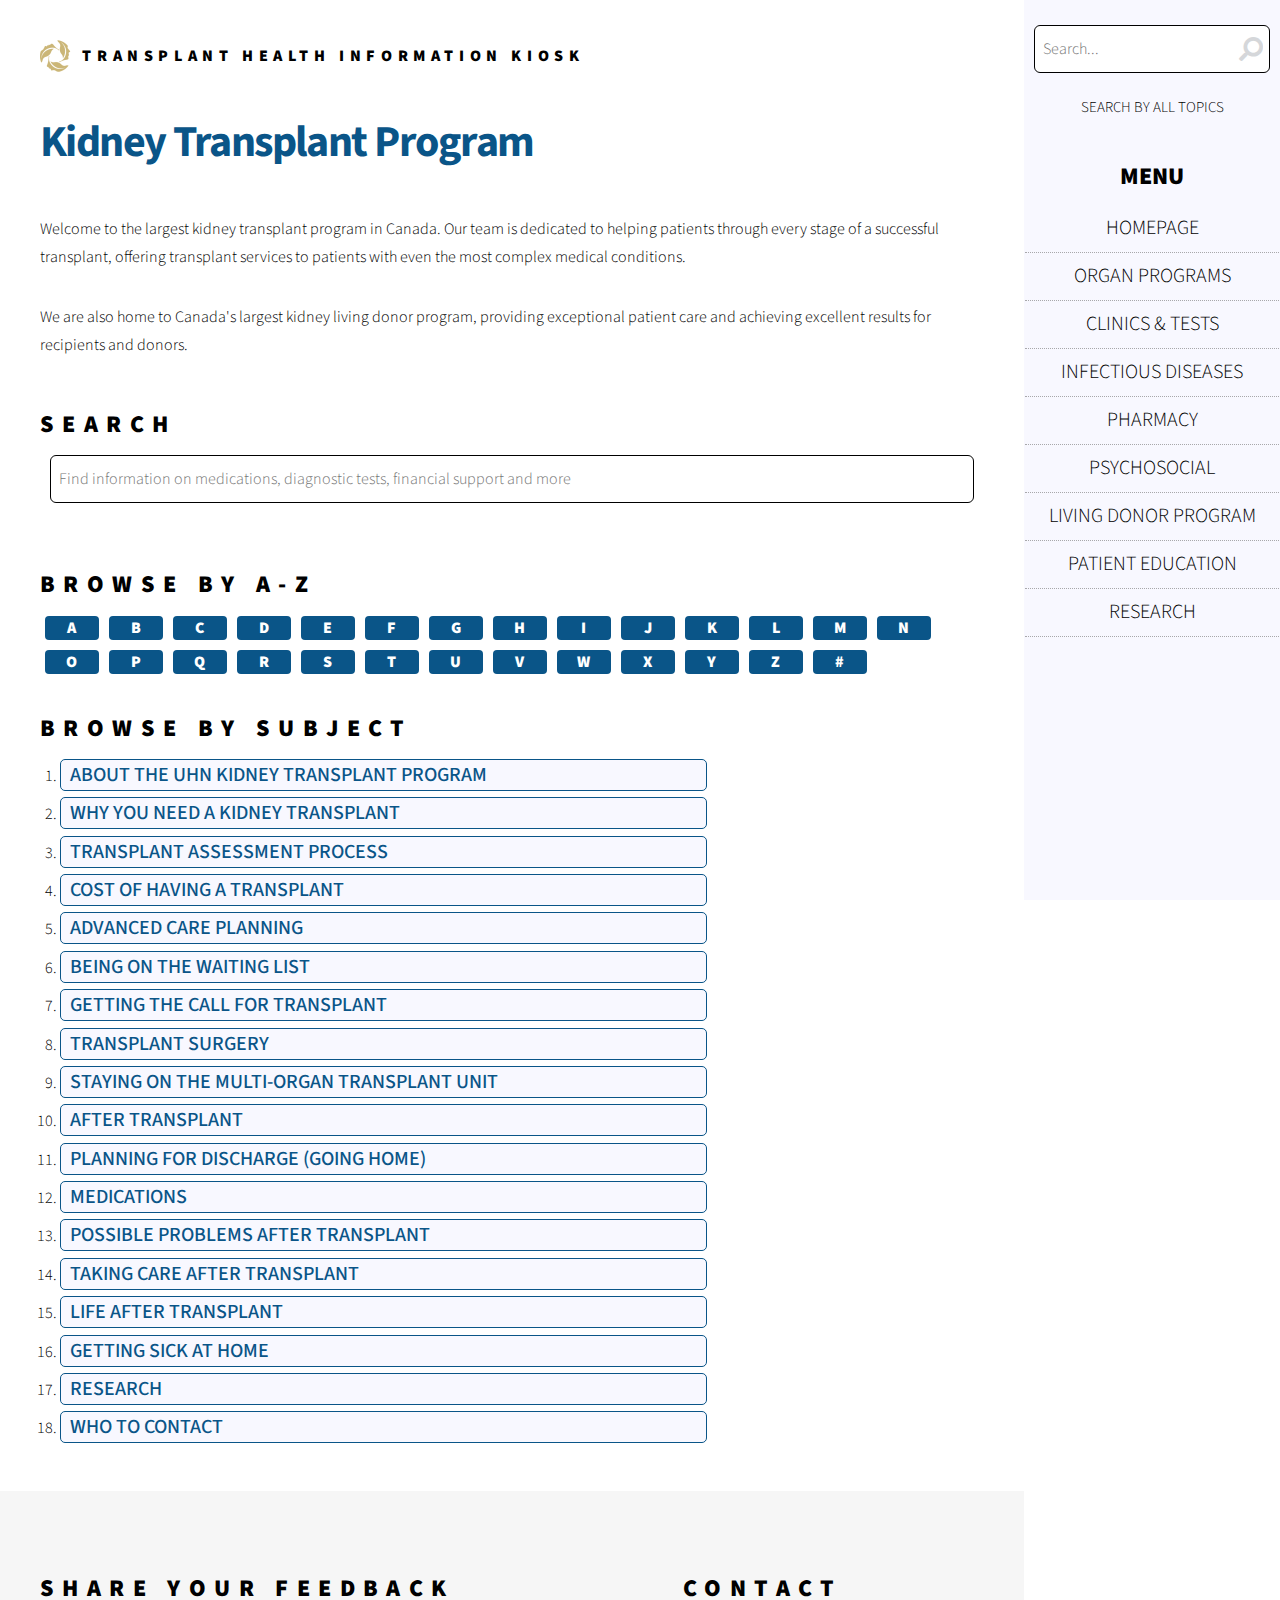
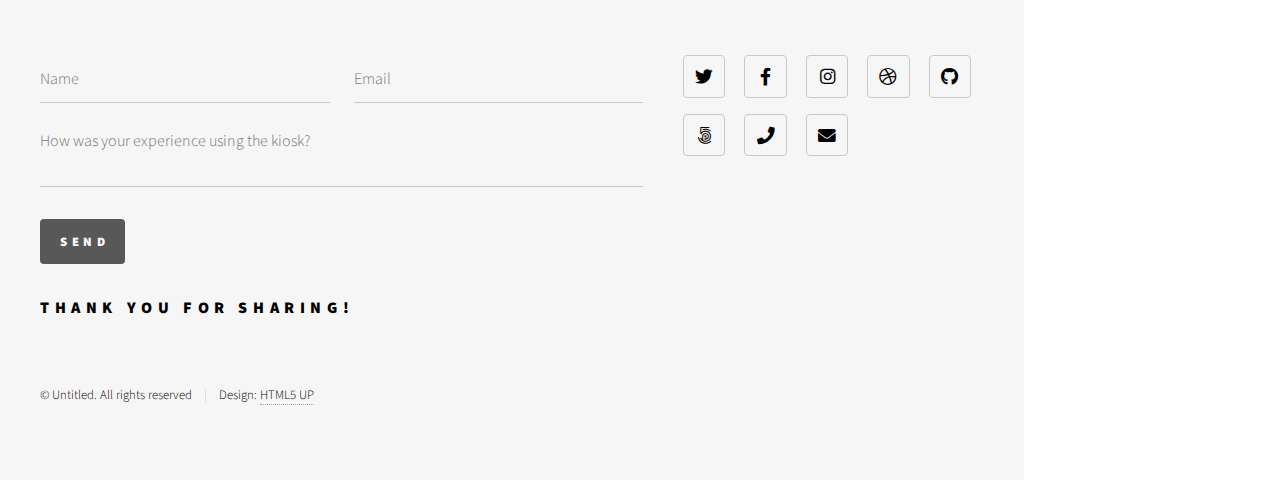
==== commit 99279363: "Update" ====
--- a/generic.html
+++ b/generic.html
@@ -52,7 +52,7 @@
 <div class="sidenav">
 	<div class="search">
 		<form method="post" action="#">
-		<input type="text" placeholder="Find information on medications, diagnostic tests, financial support and more">
+		<input type="text" placeholder="Search...">
 		<a href="#letters">Search by All Topics</a>
 		</form>
 	</div>
@@ -92,7 +92,7 @@
 					   <h2>Search</h2>
 					<div class="search">
 						<form method="post" action="#">
-						<input type="text" placeholder="Search..">
+						<input type="text" placeholder="Find information on medications, diagnostic tests, financial support and more">
 						</form>
 					</div>
 				</div>
